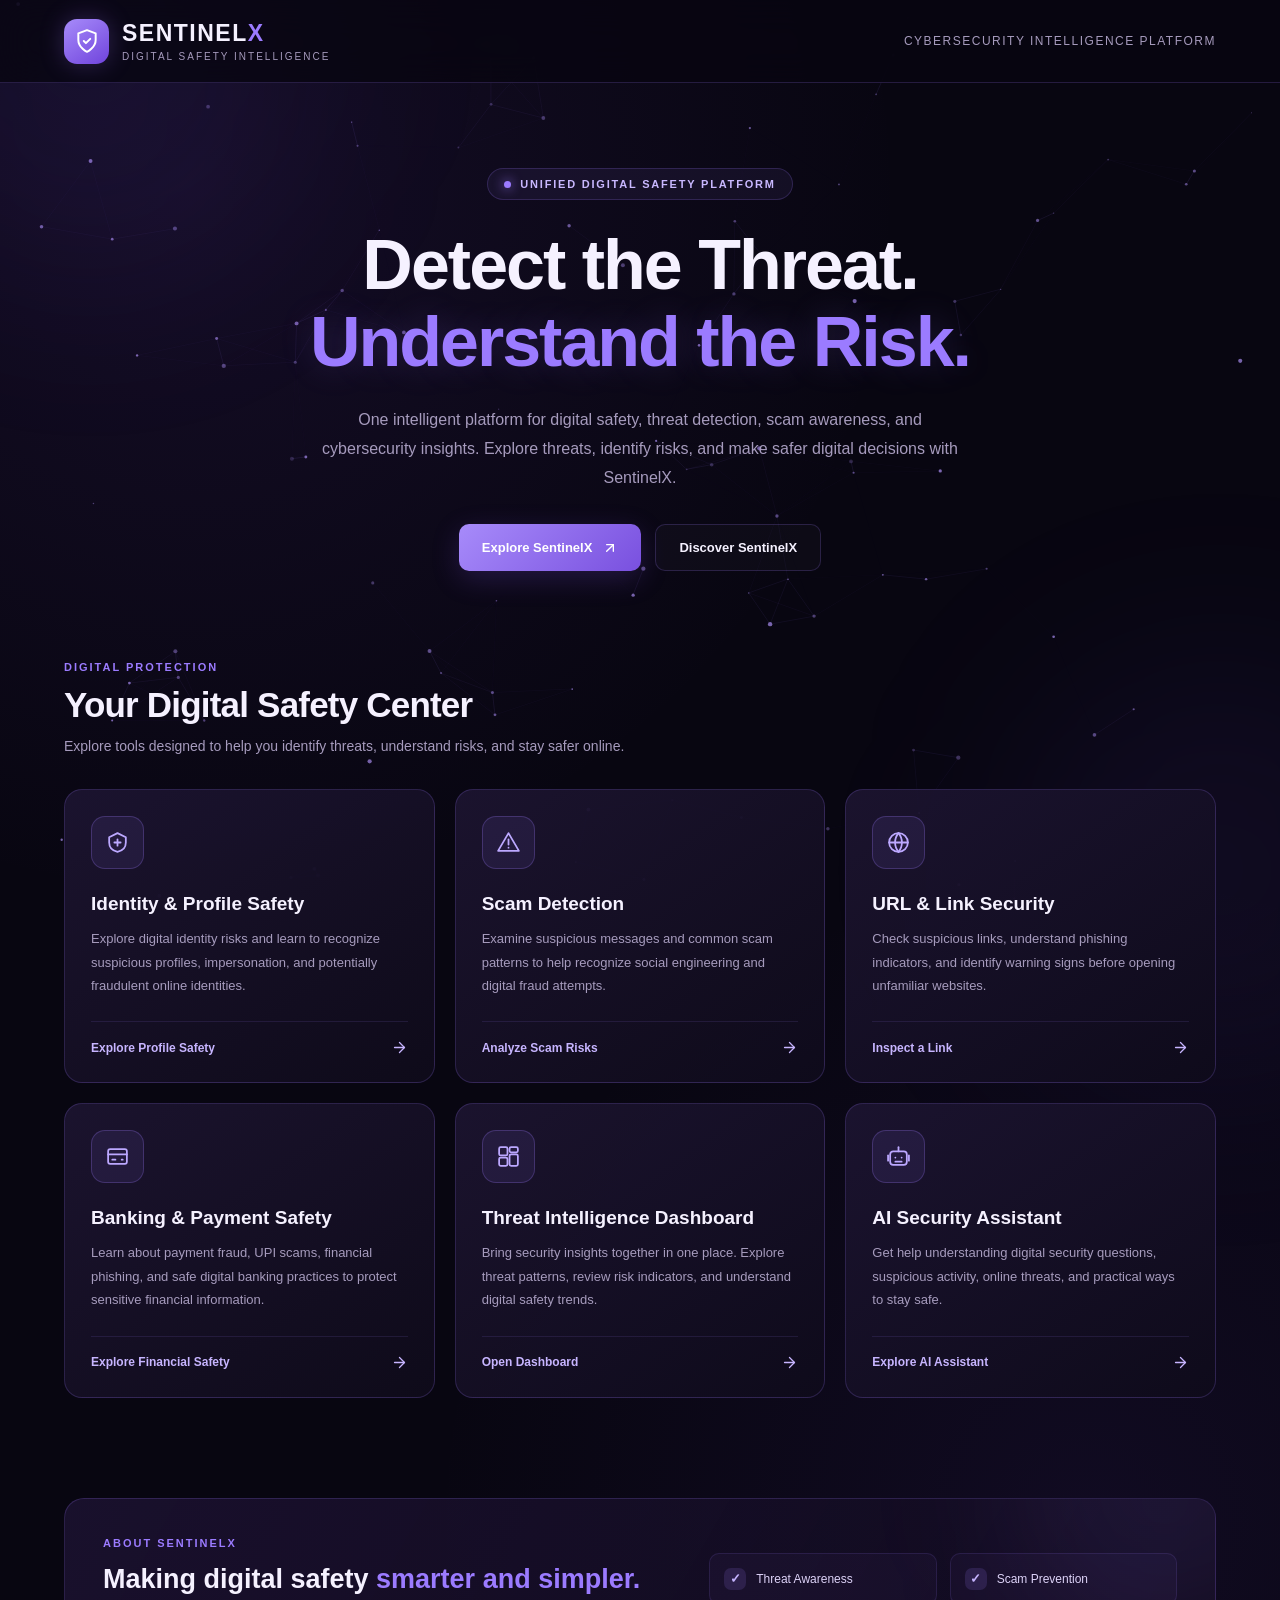
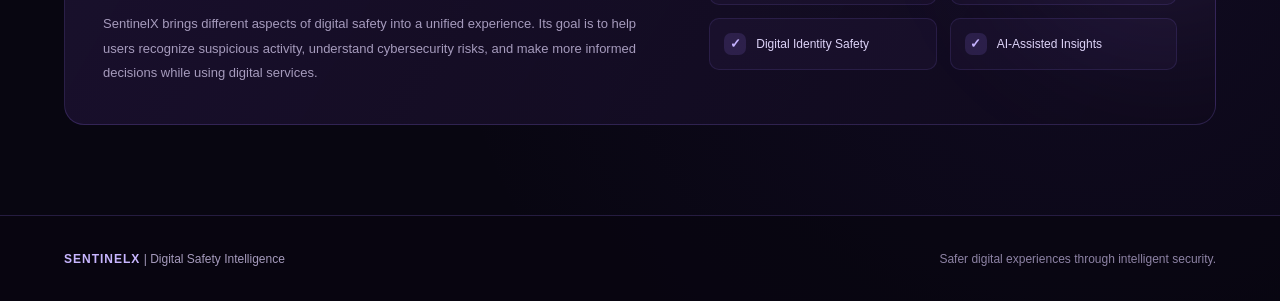
==== index.html @ e31f0683 "Initial SentinelX project" ====
<!DOCTYPE html>
<html lang="en">
<head>
    <meta charset="UTF-8">
    <meta name="viewport" content="width=device-width, initial-scale=1.0">
    <meta name="theme-color" content="#080611">

    <title>SentinelX | Digital Safety Intelligence</title>

    <meta name="description" content="SentinelX brings digital safety, cybersecurity awareness, scam detection, and threat intelligence together in one platform.">

    <style>
        :root {
            --bg: #080611;
            --bg-secondary: #100b1d;
            --card-bg: rgba(22, 15, 39, 0.88);

            --accent: #9b7bff;
            --accent-hover: #b19aff;
            --accent-glow: rgba(155, 123, 255, 0.25);

            --text: #f5f1ff;
            --text-muted: #a69bbd;
            --border: rgba(155, 123, 255, 0.2);

            --radius: 18px;
            --transition: 0.3s ease;
        }

        * {
            margin: 0;
            padding: 0;
            box-sizing: border-box;
        }

        html {
            scroll-behavior: smooth;
        }

        body {
            min-height: 100vh;
            font-family: "Segoe UI", Arial, sans-serif;
            background:
                radial-gradient(
                    circle at 15% 10%,
                    rgba(111, 64, 190, 0.12),
                    transparent 35%
                ),
                radial-gradient(
                    circle at 85% 80%,
                    rgba(93, 53, 180, 0.10),
                    transparent 35%
                ),
                var(--bg);
            color: var(--text);
            overflow-x: hidden;
        }

        a {
            color: inherit;
            text-decoration: none;
        }

        button {
            font: inherit;
        }

        .container {
            width: min(1180px, 90%);
            margin: 0 auto;
        }

        /* Animated background */

        #particleCanvas {
            position: fixed;
            inset: 0;
            width: 100%;
            height: 100%;
            z-index: 0;
            pointer-events: none;
        }

        .background-glow {
            position: fixed;
            width: 420px;
            height: 420px;
            border-radius: 50%;
            background: rgba(119, 74, 222, 0.08);
            filter: blur(100px);
            pointer-events: none;
            z-index: 0;
            animation: glowMove 12s ease-in-out infinite alternate;
        }

        .glow-one {
            top: -150px;
            left: -120px;
        }

        .glow-two {
            right: -150px;
            bottom: -180px;
            animation-delay: -5s;
        }

        @keyframes glowMove {
            from {
                transform: translate(0, 0) scale(1);
            }

            to {
                transform: translate(80px, 50px) scale(1.2);
            }
        }

        .page-content {
            position: relative;
            z-index: 1;
        }

        /* Header */

        header {
            width: 100%;
            border-bottom: 1px solid var(--border);
            background: rgba(8, 6, 17, 0.8);
            backdrop-filter: blur(18px);
            position: sticky;
            top: 0;
            z-index: 100;
        }

        .navbar {
            min-height: 82px;
            display: flex;
            align-items: center;
            justify-content: space-between;
            gap: 20px;
        }

        .brand {
            display: flex;
            align-items: center;
            gap: 13px;
        }

        .brand-icon {
            width: 45px;
            height: 45px;
            display: flex;
            align-items: center;
            justify-content: center;
            border-radius: 13px;
            background: linear-gradient(145deg, #a78bfa, #7044dc);
            color: white;
            box-shadow: 0 0 25px rgba(155, 123, 255, 0.25);
        }

        .brand-icon svg {
            width: 26px;
            height: 26px;
        }

        .brand-name {
            font-size: 23px;
            font-weight: 800;
            letter-spacing: 1.5px;
        }

        .brand-name span {
            color: var(--accent);
        }

        .brand-subtitle {
            margin-top: 4px;
            color: var(--text-muted);
            font-size: 10px;
            letter-spacing: 2px;
            text-transform: uppercase;
        }

        .nav-label {
            color: var(--text-muted);
            font-size: 12px;
            letter-spacing: 1.5px;
            text-transform: uppercase;
        }

        /* Hero section */

        .hero {
            min-height: 410px;
            display: flex;
            flex-direction: column;
            align-items: center;
            justify-content: center;
            text-align: center;
            padding: 85px 0 65px;
        }

        .hero-badge {
            display: inline-flex;
            align-items: center;
            gap: 9px;
            padding: 9px 16px;
            border: 1px solid var(--border);
            border-radius: 50px;
            background: rgba(155, 123, 255, 0.07);
            color: #c9b8ff;
            font-size: 11px;
            font-weight: 600;
            letter-spacing: 1.8px;
            text-transform: uppercase;
            margin-bottom: 27px;
        }

        .badge-dot {
            width: 7px;
            height: 7px;
            background: var(--accent);
            border-radius: 50%;
            box-shadow: 0 0 12px var(--accent);
            animation: pulse 2s infinite;
        }

        @keyframes pulse {
            0%, 100% {
                opacity: 1;
                transform: scale(1);
            }

            50% {
                opacity: 0.5;
                transform: scale(0.8);
            }
        }

        .hero h1 {
            max-width: 900px;
            font-size: clamp(38px, 6vw, 70px);
            line-height: 1.1;
            font-weight: 800;
            letter-spacing: -2px;
        }

        .hero h1 span {
            display: block;
            color: var(--accent);
            text-shadow: 0 0 35px rgba(155, 123, 255, 0.2);
        }

        .hero-description {
            max-width: 650px;
            margin-top: 25px;
            color: var(--text-muted);
            font-size: 16px;
            line-height: 1.8;
        }

        .hero-buttons {
            display: flex;
            align-items: center;
            justify-content: center;
            flex-wrap: wrap;
            gap: 14px;
            margin-top: 32px;
        }

        .button {
            display: inline-flex;
            align-items: center;
            justify-content: center;
            gap: 10px;
            min-height: 47px;
            padding: 0 23px;
            border-radius: 10px;
            font-size: 13px;
            font-weight: 700;
            transition:
                transform var(--transition),
                background var(--transition),
                box-shadow var(--transition);
        }

        .button-primary {
            color: #ffffff;
            background: linear-gradient(135deg, #a78bfa, #7950df);
            box-shadow: 0 8px 28px rgba(123, 78, 222, 0.22);
        }

        .button-primary:hover {
            transform: translateY(-3px);
            box-shadow: 0 12px 35px rgba(123, 78, 222, 0.35);
        }

        .button-secondary {
            color: var(--text);
            border: 1px solid var(--border);
            background: rgba(255, 255, 255, 0.025);
        }

        .button-secondary:hover {
            background: rgba(155, 123, 255, 0.1);
            border-color: var(--accent);
        }

        .button svg {
            width: 16px;
            height: 16px;
        }

        /* Security tools section */

        .tools-section {
            padding: 25px 0 100px;
        }

        .section-heading {
            display: flex;
            align-items: flex-end;
            justify-content: space-between;
            gap: 20px;
            margin-bottom: 30px;
        }

        .section-eyebrow {
            color: var(--accent);
            font-size: 11px;
            font-weight: 700;
            letter-spacing: 2px;
            text-transform: uppercase;
            margin-bottom: 12px;
        }

        .section-heading h2 {
            font-size: clamp(25px, 4vw, 35px);
            font-weight: 750;
            letter-spacing: -0.8px;
        }

        .section-description {
            margin-top: 10px;
            color: var(--text-muted);
            font-size: 14px;
            line-height: 1.7;
        }

        /* Feature cards */

        .tools-grid {
            display: grid;
            grid-template-columns: repeat(3, minmax(0, 1fr));
            gap: 20px;
        }

        .tool-card {
            position: relative;
            overflow: hidden;
            min-height: 270px;
            display: flex;
            flex-direction: column;
            padding: 26px;
            border: 1px solid var(--border);
            border-radius: var(--radius);
            background: linear-gradient(
                145deg,
                rgba(28, 20, 48, 0.95),
                rgba(15, 11, 27, 0.95)
            );
            transition:
                transform var(--transition),
                border-color var(--transition),
                box-shadow var(--transition);
        }

        .tool-card::before {
            content: "";
            position: absolute;
            top: -100px;
            right: -100px;
            width: 200px;
            height: 200px;
            border-radius: 50%;
            background: var(--accent-glow);
            filter: blur(65px);
            opacity: 0;
            transition: opacity var(--transition);
            pointer-events: none;
        }

        .tool-card:hover {
            transform: translateY(-7px);
            border-color: rgba(155, 123, 255, 0.65);
            box-shadow:
                0 18px 45px rgba(0, 0, 0, 0.25),
                0 0 25px rgba(155, 123, 255, 0.07);
        }

        .tool-card:hover::before {
            opacity: 1;
        }

        .card-top {
            display: flex;
            align-items: flex-start;
            justify-content: space-between;
            gap: 15px;
            margin-bottom: 24px;
        }

        .tool-icon {
            width: 53px;
            height: 53px;
            display: flex;
            align-items: center;
            justify-content: center;
            border: 1px solid rgba(155, 123, 255, 0.25);
            border-radius: 14px;
            background: rgba(155, 123, 255, 0.09);
            color: #bca8ff;
            transition:
                background var(--transition),
                transform var(--transition);
        }

        .tool-card:hover .tool-icon {
            transform: scale(1.06);
            background: rgba(155, 123, 255, 0.17);
        }

        .tool-icon svg {
            width: 25px;
            height: 25px;
        }

        .tool-card h3 {
            position: relative;
            font-size: 19px;
            font-weight: 700;
            margin-bottom: 12px;
        }

        .tool-card p {
            position: relative;
            color: var(--text-muted);
            font-size: 13px;
            line-height: 1.8;
            margin-bottom: 24px;
        }

        .card-link {
            display: flex;
            align-items: center;
            justify-content: space-between;
            gap: 10px;
            margin-top: auto;
            padding-top: 17px;
            border-top: 1px solid rgba(155, 123, 255, 0.12);
            color: #c7b5ff;
            font-size: 12px;
            font-weight: 700;
            transition: color var(--transition);
        }

        .card-link svg {
            width: 17px;
            height: 17px;
            transition: transform var(--transition);
        }

        .tool-card:hover .card-link {
            color: #e0d5ff;
        }

        .tool-card:hover .card-link svg {
            transform: translateX(5px);
        }

        /* About section */

        .about-section {
            padding: 0 0 90px;
        }

        .about-panel {
            position: relative;
            overflow: hidden;
            padding: 38px;
            border: 1px solid var(--border);
            border-radius: 20px;
            background: linear-gradient(
                120deg,
                rgba(35, 22, 60, 0.65),
                rgba(15, 10, 27, 0.85)
            );
        }

        .about-panel::after {
            content: "";
            position: absolute;
            right: -100px;
            top: -160px;
            width: 300px;
            height: 300px;
            border-radius: 50%;
            background: rgba(155, 123, 255, 0.1);
            filter: blur(75px);
            pointer-events: none;
        }

        .about-content {
            position: relative;
            z-index: 1;
            display: grid;
            grid-template-columns: 1.2fr 1fr;
            align-items: center;
            gap: 45px;
        }

        .about-text h2 {
            font-size: 27px;
            line-height: 1.35;
            margin-bottom: 15px;
        }

        .about-text h2 span {
            color: var(--accent);
        }

        .about-text p {
            max-width: 540px;
            color: var(--text-muted);
            font-size: 13px;
            line-height: 1.9;
        }

        .features-list {
            display: grid;
            grid-template-columns: repeat(2, minmax(0, 1fr));
            gap: 13px;
        }

        .feature-item {
            display: flex;
            align-items: center;
            gap: 10px;
            padding: 14px;
            border: 1px solid rgba(155, 123, 255, 0.13);
            border-radius: 10px;
            background: rgba(155, 123, 255, 0.045);
            color: #ddd3f8;
            font-size: 12px;
        }

        .feature-check {
            width: 22px;
            height: 22px;
            flex-shrink: 0;
            display: flex;
            align-items: center;
            justify-content: center;
            border-radius: 7px;
            background: rgba(155, 123, 255, 0.15);
            color: #c6b4ff;
            font-size: 13px;
            font-weight: 800;
        }

        /* Footer */

        footer {
            border-top: 1px solid var(--border);
            background: rgba(8, 6, 17, 0.75);
        }

        .footer-content {
            min-height: 85px;
            display: flex;
            align-items: center;
            justify-content: space-between;
            flex-wrap: wrap;
            gap: 15px;
            color: var(--text-muted);
            font-size: 12px;
        }

        .footer-brand {
            color: #c8b6ff;
            font-weight: 800;
            letter-spacing: 1px;
        }

        .footer-note {
            color: #8e83a5;
        }

        /* Entrance animations */

        .fade-in {
            opacity: 0;
            transform: translateY(20px);
            animation: fadeIn 0.7s ease forwards;
        }

        .delay-one {
            animation-delay: 0.1s;
        }

        .delay-two {
            animation-delay: 0.2s;
        }

        .delay-three {
            animation-delay: 0.3s;
        }

        @keyframes fadeIn {
            to {
                opacity: 1;
                transform: translateY(0);
            }
        }

        /* Responsive layout */

        @media (max-width: 900px) {
            .tools-grid {
                grid-template-columns: repeat(2, minmax(0, 1fr));
            }

            .about-content {
                grid-template-columns: 1fr;
                gap: 30px;
            }

            .hero {
                min-height: 370px;
            }
        }

        @media (max-width: 600px) {
            .container {
                width: 91%;
            }

            .navbar {
                min-height: 72px;
            }

            .brand-icon {
                width: 40px;
                height: 40px;
            }

            .brand-name {
                font-size: 20px;
            }

            .brand-subtitle {
                font-size: 8px;
                letter-spacing: 1.4px;
            }

            .nav-label {
                display: none;
            }

            .hero {
                min-height: 360px;
                padding: 70px 0 50px;
            }

            .hero h1 {
                letter-spacing: -1.3px;
            }

            .hero-description {
                font-size: 14px;
            }

            .hero-buttons {
                width: 100%;
            }

            .button {
                padding: 0 17px;
                font-size: 12px;
            }

            .section-heading {
                align-items: flex-start;
                flex-direction: column;
            }

            .tools-grid {
                grid-template-columns: 1fr;
                gap: 16px;
            }

            .tool-card {
                min-height: 245px;
                padding: 23px;
            }

            .about-panel {
                padding: 25px 20px;
            }

            .about-text h2 {
                font-size: 24px;
            }

            .features-list {
                grid-template-columns: 1fr;
            }

            .footer-content {
                padding: 22px 0;
                align-items: flex-start;
                flex-direction: column;
            }
        }

        @media (prefers-reduced-motion: reduce) {
            *,
            *::before,
            *::after {
                animation-duration: 0.01ms !important;
                animation-iteration-count: 1 !important;
                scroll-behavior: auto !important;
                transition-duration: 0.01ms !important;
            }
        }
    </style>
</head>

<body>

    <canvas id="particleCanvas" aria-hidden="true"></canvas>

    <div class="background-glow glow-one"></div>
    <div class="background-glow glow-two"></div>

    <div class="page-content">

        <!-- Header -->

        <header>
            <div class="container navbar">

                <a href="index.html" class="brand" aria-label="SentinelX home">

                    <div class="brand-icon">
                        <svg viewBox="0 0 24 24"
                             fill="none"
                             stroke="currentColor"
                             stroke-width="1.8"
                             stroke-linecap="round"
                             stroke-linejoin="round"
                             aria-hidden="true">
                            <path d="M12 22s8-4 8-11V5l-8-3-8 3v6c0 7 8 11 8 11z"></path>
                            <path d="m9 12 2 2 4-4"></path>
                        </svg>
                    </div>

                    <div>
                        <div class="brand-name">SENTINEL<span>X</span></div>
                        <div class="brand-subtitle">Digital Safety Intelligence</div>
                    </div>

                </a>

                <div class="nav-label">
                    Cybersecurity Intelligence Platform
                </div>

            </div>
        </header>


        <main>

            <!-- Hero -->

            <section class="container hero">

                <div class="hero-badge fade-in">
                    <span class="badge-dot"></span>
                    Unified Digital Safety Platform
                </div>

                <h1 class="fade-in delay-one">
                    Detect the Threat.
                    <span>Understand the Risk.</span>
                </h1>

                <p class="hero-description fade-in delay-two">
                    One intelligent platform for digital safety, threat
                    detection, scam awareness, and cybersecurity insights.
                    Explore threats, identify risks, and make safer
                    digital decisions with SentinelX.
                </p>

                <div class="hero-buttons fade-in delay-three">

                    <a href="#security-tools" class="button button-primary">
                        Explore SentinelX

                        <svg viewBox="0 0 24 24"
                             fill="none"
                             stroke="currentColor"
                             stroke-width="2"
                             stroke-linecap="round"
                             stroke-linejoin="round"
                             aria-hidden="true">
                            <path d="M7 17 17 7"></path>
                            <path d="M7 7h10v10"></path>
                        </svg>
                    </a>

                    <a href="#about" class="button button-secondary">
                        Discover SentinelX
                    </a>

                </div>

            </section>


            <!-- Security tools -->

            <section class="container tools-section" id="security-tools">

                <div class="section-heading">

                    <div>
                        <div class="section-eyebrow">Digital Protection</div>

                        <h2>Your Digital Safety Center</h2>

                        <p class="section-description">
                            Explore tools designed to help you identify
                            threats, understand risks, and stay safer online.
                        </p>
                    </div>

                </div>


                <div class="tools-grid">

                    <!-- Identity and profile safety -->

                    <a href="fake.html" class="tool-card">

                        <div class="card-top">
                            <div class="tool-icon">
                                <svg viewBox="0 0 24 24"
                                     fill="none"
                                     stroke="currentColor"
                                     stroke-width="1.7"
                                     stroke-linecap="round"
                                     stroke-linejoin="round"
                                     aria-hidden="true">
                                    <path d="M12 3 20 7v5c0 5-3.5 8-8 9-4.5-1-8-4-8-9V7l8-4z"></path>
                                    <path d="M9 12h6"></path>
                                    <path d="M12 9v6"></path>
                                </svg>
                            </div>
                        </div>

                        <h3>Identity & Profile Safety</h3>

                        <p>
                            Explore digital identity risks and learn to
                            recognize suspicious profiles, impersonation,
                            and potentially fraudulent online identities.
                        </p>

                        <div class="card-link">
                            <span>Explore Profile Safety</span>
                            <svg viewBox="0 0 24 24"
                                 fill="none"
                                 stroke="currentColor"
                                 stroke-width="1.8"
                                 stroke-linecap="round"
                                 stroke-linejoin="round"
                                 aria-hidden="true">
                                <path d="M5 12h14"></path>
                                <path d="m12 5 7 7-7 7"></path>
                            </svg>
                        </div>

                    </a>


                    <!-- Scam detection -->

                    <a href="scam.html" class="tool-card">

                        <div class="card-top">
                            <div class="tool-icon">
                                <svg viewBox="0 0 24 24"
                                     fill="none"
                                     stroke="currentColor"
                                     stroke-width="1.7"
                                     stroke-linecap="round"
                                     stroke-linejoin="round"
                                     aria-hidden="true">
                                    <path d="M12 3 22 20H2L12 3z"></path>
                                    <path d="M12 9v5"></path>
                                    <path d="M12 17h.01"></path>
                                </svg>
                            </div>
                        </div>

                        <h3>Scam Detection</h3>

                        <p>
                            Examine suspicious messages and common scam
                            patterns to help recognize social engineering
                            and digital fraud attempts.
                        </p>

                        <div class="card-link">
                            <span>Analyze Scam Risks</span>
                            <svg viewBox="0 0 24 24"
                                 fill="none"
                                 stroke="currentColor"
                                 stroke-width="1.8"
                                 stroke-linecap="round"
                                 stroke-linejoin="round"
                                 aria-hidden="true">
                                <path d="M5 12h14"></path>
                                <path d="m12 5 7 7-7 7"></path>
                            </svg>
                        </div>

                    </a>


                    <!-- URL security -->

                    <a href="URL.html" class="tool-card">

                        <div class="card-top">
                            <div class="tool-icon">
                                <svg viewBox="0 0 24 24"
                                     fill="none"
                                     stroke="currentColor"
                                     stroke-width="1.7"
                                     stroke-linecap="round"
                                     stroke-linejoin="round"
                                     aria-hidden="true">
                                    <circle cx="12" cy="12" r="9"></circle>
                                    <path d="M3 12h18"></path>
                                    <path d="M12 3a14 14 0 0 1 0 18"></path>
                                    <path d="M12 3a14 14 0 0 0 0 18"></path>
                                </svg>
                            </div>
                        </div>

                        <h3>URL & Link Security</h3>

                        <p>
                            Check suspicious links, understand phishing
                            indicators, and identify warning signs before
                            opening unfamiliar websites.
                        </p>

                        <div class="card-link">
                            <span>Inspect a Link</span>
                            <svg viewBox="0 0 24 24"
                                 fill="none"
                                 stroke="currentColor"
                                 stroke-width="1.8"
                                 stroke-linecap="round"
                                 stroke-linejoin="round"
                                 aria-hidden="true">
                                <path d="M5 12h14"></path>
                                <path d="m12 5 7 7-7 7"></path>
                            </svg>
                        </div>

                    </a>


                    <!-- Banking safety -->

                    <a href="banking.html" class="tool-card">

                        <div class="card-top">
                            <div class="tool-icon">
                                <svg viewBox="0 0 24 24"
                                     fill="none"
                                     stroke="currentColor"
                                     stroke-width="1.7"
                                     stroke-linecap="round"
                                     stroke-linejoin="round"
                                     aria-hidden="true">
                                    <rect x="3" y="5" width="18" height="14" rx="2"></rect>
                                    <path d="M3 10h18"></path>
                                    <path d="M7 15h3"></path>
                                    <path d="M16 15h1"></path>
                                </svg>
                            </div>
                        </div>

                        <h3>Banking & Payment Safety</h3>

                        <p>
                            Learn about payment fraud, UPI scams, financial
                            phishing, and safe digital banking practices
                            to protect sensitive financial information.
                        </p>

                        <div class="card-link">
                            <span>Explore Financial Safety</span>
                            <svg viewBox="0 0 24 24"
                                 fill="none"
                                 stroke="currentColor"
                                 stroke-width="1.8"
                                 stroke-linecap="round"
                                 stroke-linejoin="round"
                                 aria-hidden="true">
                                <path d="M5 12h14"></path>
                                <path d="m12 5 7 7-7 7"></path>
                            </svg>
                        </div>

                    </a>


                    <!-- Threat intelligence dashboard -->

                    <a href="dashboard.html" class="tool-card">

                        <div class="card-top">
                            <div class="tool-icon">
                                <svg viewBox="0 0 24 24"
                                     fill="none"
                                     stroke="currentColor"
                                     stroke-width="1.7"
                                     stroke-linecap="round"
                                     stroke-linejoin="round"
                                     aria-hidden="true">
                                    <rect x="3" y="3" width="8" height="8" rx="1.5"></rect>
                                    <rect x="13" y="3" width="8" height="5" rx="1.5"></rect>
                                    <rect x="13" y="10" width="8" height="11" rx="1.5"></rect>
                                    <rect x="3" y="13" width="8" height="8" rx="1.5"></rect>
                                </svg>
                            </div>
                        </div>

                        <h3>Threat Intelligence Dashboard</h3>

                        <p>
                            Bring security insights together in one place.
                            Explore threat patterns, review risk indicators,
                            and understand digital safety trends.
                        </p>

                        <div class="card-link">
                            <span>Open Dashboard</span>
                            <svg viewBox="0 0 24 24"
                                 fill="none"
                                 stroke="currentColor"
                                 stroke-width="1.8"
                                 stroke-linecap="round"
                                 stroke-linejoin="round"
                                 aria-hidden="true">
                                <path d="M5 12h14"></path>
                                <path d="m12 5 7 7-7 7"></path>
                            </svg>
                        </div>

                    </a>


                    <!-- AI security assistant -->

                    <a href="ai.html" class="tool-card">

                        <div class="card-top">
                            <div class="tool-icon">
                                <svg viewBox="0 0 24 24"
                                     fill="none"
                                     stroke="currentColor"
                                     stroke-width="1.7"
                                     stroke-linecap="round"
                                     stroke-linejoin="round"
                                     aria-hidden="true">
                                    <rect x="4" y="7" width="16" height="13" rx="3"></rect>
                                    <path d="M12 3v4"></path>
                                    <path d="M9 13h.01"></path>
                                    <path d="M15 13h.01"></path>
                                    <path d="M9 17h6"></path>
                                    <path d="M2 11v5"></path>
                                    <path d="M22 11v5"></path>
                                </svg>
                            </div>
                        </div>

                        <h3>AI Security Assistant</h3>

                        <p>
                            Get help understanding digital security questions,
                            suspicious activity, online threats, and
                            practical ways to stay safe.
                        </p>

                        <div class="card-link">
                            <span>Explore AI Assistant</span>
                            <svg viewBox="0 0 24 24"
                                 fill="none"
                                 stroke="currentColor"
                                 stroke-width="1.8"
                                 stroke-linecap="round"
                                 stroke-linejoin="round"
                                 aria-hidden="true">
                                <path d="M5 12h14"></path>
                                <path d="m12 5 7 7-7 7"></path>
                            </svg>
                        </div>

                    </a>

                </div>

            </section>


            <!-- About SentinelX -->

            <section class="container about-section" id="about">

                <div class="about-panel">

                    <div class="about-content">

                        <div class="about-text">

                            <div class="section-eyebrow">
                                About SentinelX
                            </div>

                            <h2>
                                Making digital safety
                                <span>smarter and simpler.</span>
                            </h2>

                            <p>
                                SentinelX brings different aspects of digital
                                safety into a unified experience. Its goal is
                                to help users recognize suspicious activity,
                                understand cybersecurity risks, and make more
                                informed decisions while using digital
                                services.
                            </p>

                        </div>

                        <div class="features-list">

                            <div class="feature-item">
                                <span class="feature-check">✓</span>
                                <span>Threat Awareness</span>
                            </div>

                            <div class="feature-item">
                                <span class="feature-check">✓</span>
                                <span>Scam Prevention</span>
                            </div>

                            <div class="feature-item">
                                <span class="feature-check">✓</span>
                                <span>Digital Identity Safety</span>
                            </div>

                            <div class="feature-item">
                                <span class="feature-check">✓</span>
                                <span>AI-Assisted Insights</span>
                            </div>

                        </div>

                    </div>

                </div>

            </section>

        </main>


        <!-- Footer -->

        <footer>

            <div class="container footer-content">

                <div>
                    <span class="footer-brand">SENTINELX</span>
                    <span> | Digital Safety Intelligence</span>
                </div>

                <div class="footer-note">
                    Safer digital experiences through intelligent security.
                </div>

            </div>

        </footer>

    </div>


    <!-- Animated violet particle background -->

    <script>
        const canvas = document.getElementById("particleCanvas");
        const ctx = canvas.getContext("2d");

        let particles = [];
        let width = window.innerWidth;
        let height = window.innerHeight;

        const mouse = {
            x: null,
            y: null,
            radius: 120
        };

        const reducedMotion = window.matchMedia(
            "(prefers-reduced-motion: reduce)"
        ).matches;

        function resizeCanvas() {
            width = window.innerWidth;
            height = window.innerHeight;

            const pixelRatio = Math.min(
                window.devicePixelRatio || 1,
                2
            );

            canvas.width = width * pixelRatio;
            canvas.height = height * pixelRatio;

            canvas.style.width = width + "px";
            canvas.style.height = height + "px";

            ctx.setTransform(
                pixelRatio,
                0,
                0,
                pixelRatio,
                0,
                0
            );

            createParticles();
        }

        function createParticles() {
            particles = [];

            const particleCount = Math.min(
                Math.floor((width * height) / 11500),
                110
            );

            for (let i = 0; i < particleCount; i++) {
                particles.push({
                    x: Math.random() * width,
                    y: Math.random() * height,
                    radius: Math.random() * 1.7 + 0.5,
                    vx: (Math.random() - 0.5) * 0.35,
                    vy: (Math.random() - 0.5) * 0.35,
                    alpha: Math.random() * 0.5 + 0.2
                });
            }
        }

        function drawParticles() {
            ctx.clearRect(0, 0, width, height);

            for (let i = 0; i < particles.length; i++) {
                const particle = particles[i];

                if (!reducedMotion) {
                    particle.x += particle.vx;
                    particle.y += particle.vy;

                    if (particle.x < 0 || particle.x > width) {
                        particle.vx *= -1;
                    }

                    if (particle.y < 0 || particle.y > height) {
                        particle.vy *= -1;
                    }
                }

                /* Draw violet particles */

                ctx.beginPath();

                ctx.arc(
                    particle.x,
                    particle.y,
                    particle.radius,
                    0,
                    Math.PI * 2
                );

                ctx.fillStyle =
                    `rgba(180, 150, 255, ${particle.alpha})`;

                ctx.fill();

                /* Connect nearby particles */

                for (let j = i + 1; j < particles.length; j++) {
                    const other = particles[j];

                    const dx = particle.x - other.x;
                    const dy = particle.y - other.y;

                    const distance = Math.sqrt(
                        dx * dx + dy * dy
                    );

                    if (distance < 115) {
                        const opacity =
                            (1 - distance / 115) * 0.16;

                        ctx.beginPath();
                        ctx.moveTo(particle.x, particle.y);
                        ctx.lineTo(other.x, other.y);

                        ctx.strokeStyle =
                            `rgba(155, 123, 255, ${opacity})`;

                        ctx.lineWidth = 0.7;
                        ctx.stroke();
                    }
                }

                /* Connect particles to the cursor */

                if (mouse.x !== null && mouse.y !== null) {
                    const dx = particle.x - mouse.x;
                    const dy = particle.y - mouse.y;

                    const distance = Math.sqrt(
                        dx * dx + dy * dy
                    );

                    if (distance < mouse.radius) {
                        const opacity =
                            (1 - distance / mouse.radius) * 0.3;

                        ctx.beginPath();
                        ctx.moveTo(particle.x, particle.y);
                        ctx.lineTo(mouse.x, mouse.y);

                        ctx.strokeStyle =
                            `rgba(190, 165, 255, ${opacity})`;

                        ctx.lineWidth = 0.8;
                        ctx.stroke();
                    }
                }
            }

            if (!reducedMotion) {
                requestAnimationFrame(drawParticles);
            }
        }

        window.addEventListener("resize", resizeCanvas);

        window.addEventListener("mousemove", function (event) {
            mouse.x = event.clientX;
            mouse.y = event.clientY;
        });

        window.addEventListener("mouseout", function (event) {
            if (!event.relatedTarget) {
                mouse.x = null;
                mouse.y = null;
            }
        });

        window.addEventListener("touchmove", function (event) {
            if (event.touches.length > 0) {
                mouse.x = event.touches[0].clientX;
                mouse.y = event.touches[0].clientY;
            }
        }, { passive: true });

        window.addEventListener("touchend", function () {
            mouse.x = null;
            mouse.y = null;
        });

        resizeCanvas();
        drawParticles();
    </script>

</body>
</html>
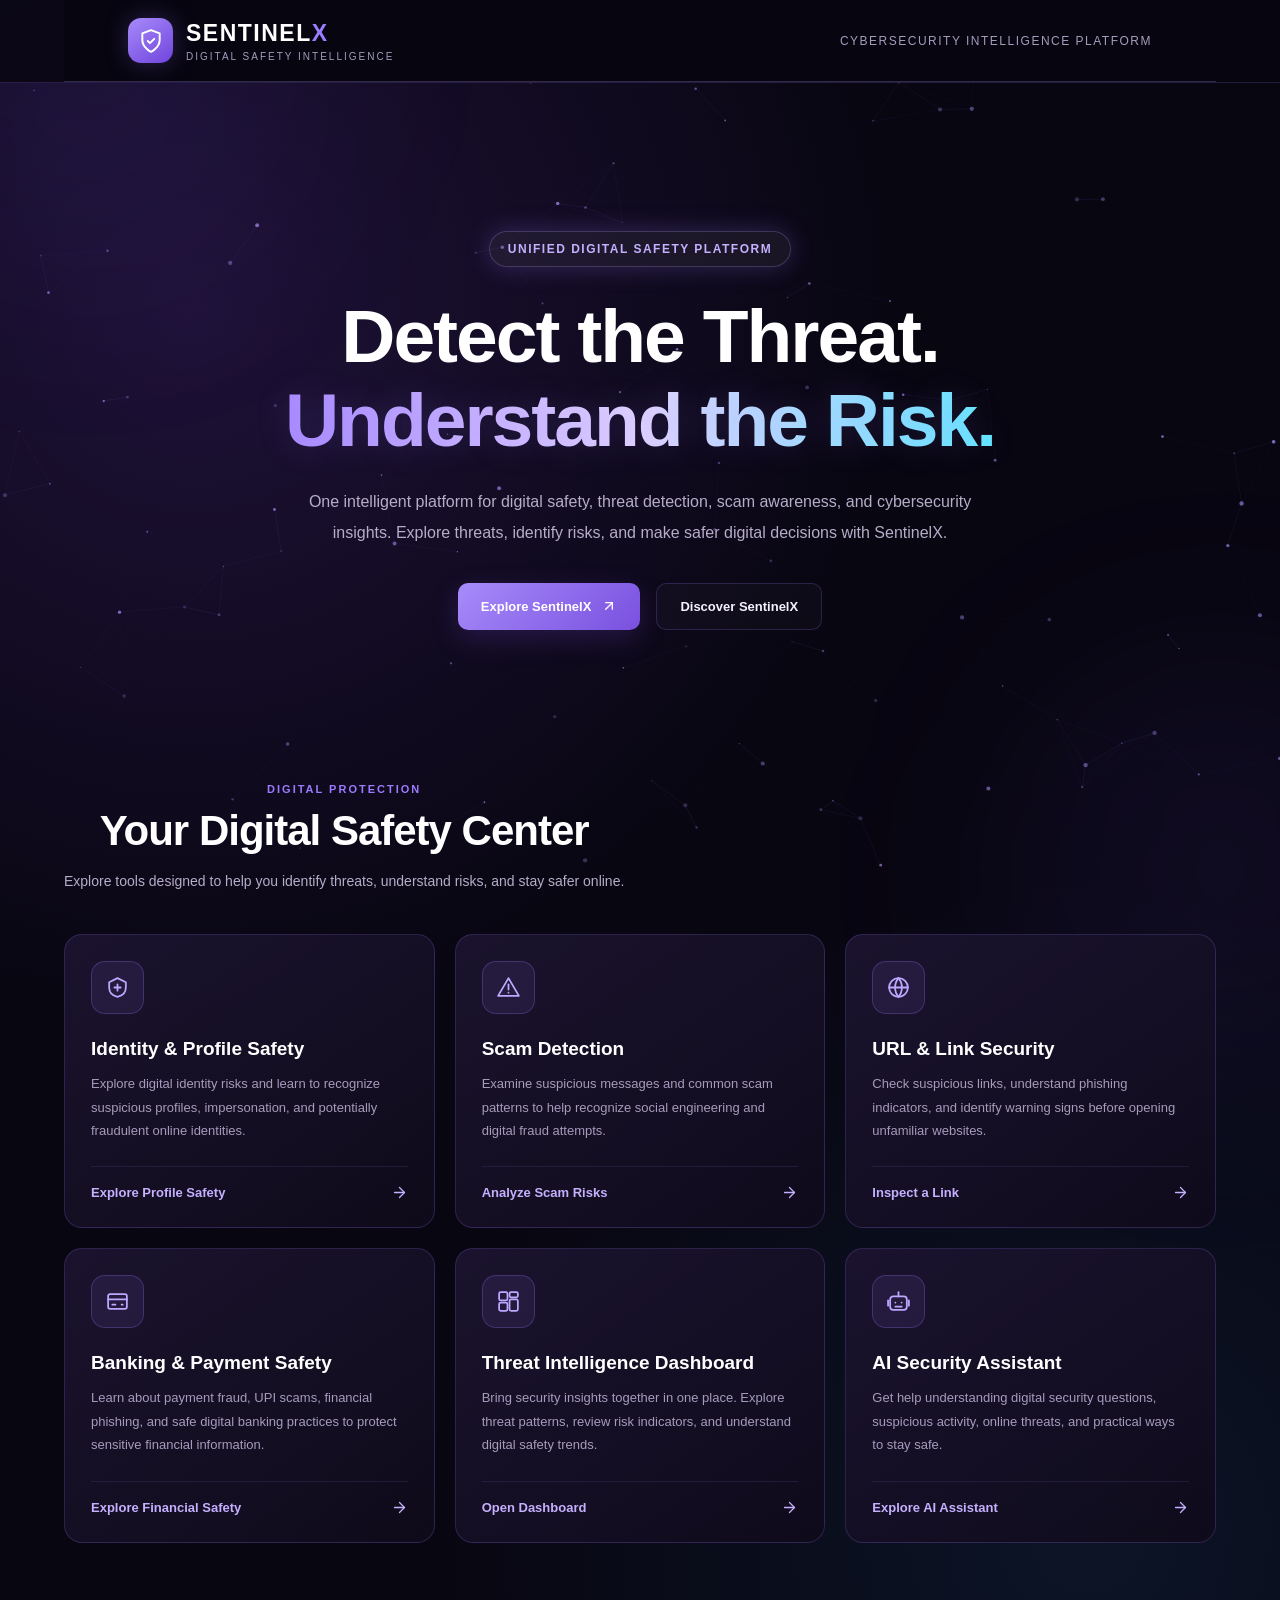
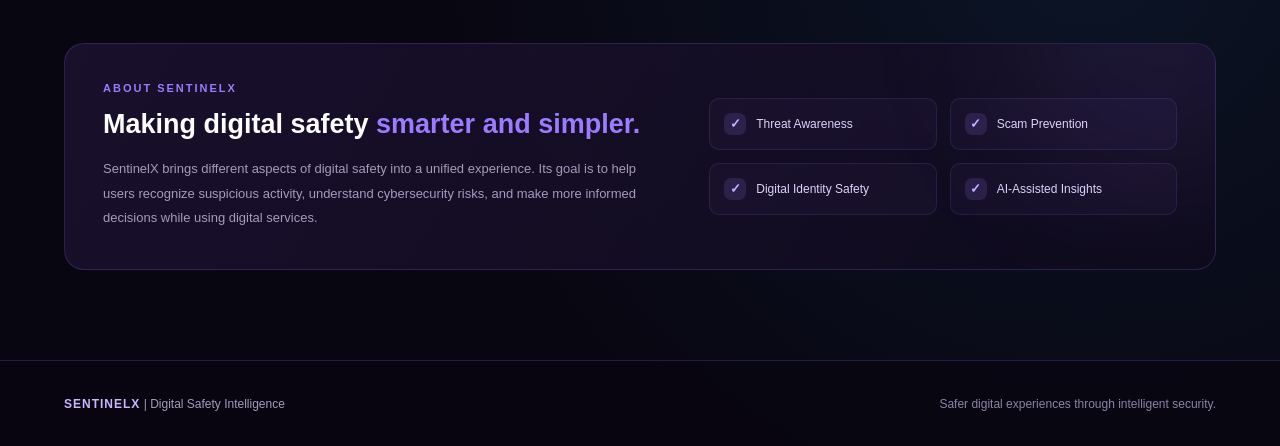
==== commit ad7d55c9: "Update SentinelX website" ====
--- a/index.html
+++ b/index.html
@@ -1409,5 +1409,7 @@
         drawParticles();
     </script>
 
+
+<link rel="stylesheet" href="style.css">
 </body>
 </html>
--- a/style.css
+++ b/style.css
@@ -0,0 +1,759 @@
+
+/* ==========================================
+   SENTINELX SOCIALSHIELD
+   Complete CSS Stylesheet
+========================================== */
+
+/* 1. Reset and variables */
+
+:root {
+    --bg: #080611;
+    --bg-light: #110b20;
+    --purple: #9b7bff;
+    --purple-light: #c4b0ff;
+    --cyan: #64e8ff;
+    --white: #ffffff;
+    --muted: #b6adc9;
+    --glass: rgba(255, 255, 255, 0.055);
+    --glass-border: rgba(190, 160, 255, 0.23);
+    --glow: rgba(155, 123, 255, 0.25);
+}
+
+* {
+    margin: 0;
+    padding: 0;
+    box-sizing: border-box;
+}
+
+html {
+    scroll-behavior: smooth;
+}
+
+body {
+    min-height: 100vh;
+    font-family: "Segoe UI", Arial, sans-serif;
+    color: var(--white);
+    background:
+        radial-gradient(
+            circle at 15% 15%,
+            rgba(104, 57, 185, 0.23),
+            transparent 35%
+        ),
+        radial-gradient(
+            circle at 85% 75%,
+            rgba(36, 117, 180, 0.13),
+            transparent 35%
+        ),
+        var(--bg);
+    overflow-x: hidden;
+}
+
+a {
+    color: inherit;
+    text-decoration: none;
+}
+
+button,
+input,
+textarea,
+select {
+    font: inherit;
+}
+
+button,
+a {
+    -webkit-tap-highlight-color: transparent;
+}
+
+button:focus-visible,
+a:focus-visible,
+input:focus-visible,
+textarea:focus-visible {
+    outline: 2px solid var(--cyan);
+    outline-offset: 4px;
+}
+
+.container {
+    width: min(1180px, 90%);
+    margin: 0 auto;
+}
+
+/* 2. Animated background */
+
+.background {
+    position: fixed;
+    inset: 0;
+    overflow: hidden;
+    pointer-events: none;
+    z-index: -1;
+}
+
+.orb {
+    position: absolute;
+    width: 320px;
+    height: 320px;
+    border-radius: 50%;
+    filter: blur(100px);
+    opacity: 0.35;
+    animation: floatOrb 12s ease-in-out infinite alternate;
+}
+
+.orb-one {
+    top: -100px;
+    left: -80px;
+    background: #7538db;
+}
+
+.orb-two {
+    right: -100px;
+    bottom: -100px;
+    background: #155eaa;
+    animation-delay: -5s;
+}
+
+@keyframes floatOrb {
+    from {
+        transform: translate(0, 0) scale(1);
+    }
+
+    to {
+        transform: translate(70px, 50px) scale(1.2);
+    }
+}
+
+/* 3. Navigation */
+
+.navbar {
+    position: sticky;
+    top: 0;
+    z-index: 100;
+    padding: 18px 5%;
+    display: flex;
+    align-items: center;
+    justify-content: space-between;
+    gap: 20px;
+    border-bottom: 1px solid var(--glass-border);
+    background: rgba(8, 6, 17, 0.9);
+    backdrop-filter: blur(20px);
+    -webkit-backdrop-filter: blur(20px);
+}
+
+.logo {
+    font-size: 25px;
+    font-weight: 800;
+    letter-spacing: 2px;
+}
+
+.logo span {
+    color: var(--purple);
+    text-shadow: 0 0 20px var(--glow);
+}
+
+.nav-links {
+    display: flex;
+    align-items: center;
+    gap: 28px;
+}
+
+.nav-links a {
+    color: var(--muted);
+    font-size: 14px;
+    transition: color 0.3s ease;
+}
+
+.nav-links a:hover {
+    color: var(--purple-light);
+}
+
+.nav-button {
+    padding: 11px 19px;
+    border: 1px solid var(--glass-border);
+    border-radius: 10px;
+    background: rgba(155, 123, 255, 0.13);
+    color: var(--white) !important;
+}
+
+/* 4. Hero section */
+
+.hero {
+    min-height: 75vh;
+    padding: 100px 0 80px;
+    display: flex;
+    flex-direction: column;
+    align-items: center;
+    justify-content: center;
+    text-align: center;
+}
+
+.hero-badge {
+    display: inline-block;
+    padding: 10px 18px;
+    margin-bottom: 27px;
+    border: 1px solid var(--glass-border);
+    border-radius: 50px;
+    background: var(--glass);
+    color: var(--purple-light);
+    font-size: 12px;
+    letter-spacing: 1.5px;
+    text-transform: uppercase;
+    box-shadow: 0 0 25px var(--glow);
+}
+
+.hero h1 {
+    max-width: 900px;
+    font-size: clamp(38px, 6vw, 75px);
+    line-height: 1.12;
+    letter-spacing: -2px;
+    font-weight: 800;
+}
+
+.hero h1 span {
+    display: block;
+    background: linear-gradient(
+        90deg,
+        #a98bff,
+        #e1d4ff,
+        #64e8ff
+    );
+    -webkit-background-clip: text;
+    background-clip: text;
+    color: transparent;
+}
+
+.hero p {
+    max-width: 680px;
+    margin-top: 25px;
+    color: var(--muted);
+    font-size: 16px;
+    line-height: 1.9;
+}
+
+.hero-buttons {
+    display: flex;
+    justify-content: center;
+    flex-wrap: wrap;
+    gap: 16px;
+    margin-top: 35px;
+}
+
+/* 5. Buttons */
+
+.btn {
+    min-height: 48px;
+    padding: 13px 24px;
+    display: inline-flex;
+    align-items: center;
+    justify-content: center;
+    gap: 10px;
+    border: 1px solid transparent;
+    border-radius: 11px;
+    cursor: pointer;
+    font-size: 14px;
+    font-weight: 700;
+    transition:
+        transform 0.3s ease,
+        box-shadow 0.3s ease,
+        background 0.3s ease;
+}
+
+.btn-primary {
+    color: var(--white);
+    background: linear-gradient(
+        135deg,
+        #a98bff,
+        #7146df
+    );
+    box-shadow: 0 8px 30px rgba(123, 78, 222, 0.3);
+}
+
+.btn-primary:hover {
+    transform: translateY(-4px);
+    box-shadow: 0 12px 40px rgba(123, 78, 222, 0.5);
+}
+
+.btn-secondary {
+    color: var(--white);
+    border-color: var(--glass-border);
+    background: var(--glass);
+    backdrop-filter: blur(12px);
+}
+
+.btn-secondary:hover {
+    background: rgba(155, 123, 255, 0.16);
+    transform: translateY(-3px);
+}
+
+/* 6. Sections */
+
+.section {
+    padding: 70px 0;
+}
+
+.section-heading {
+    margin-bottom: 40px;
+    text-align: center;
+}
+
+.section-heading .eyebrow {
+    margin-bottom: 12px;
+    color: var(--cyan);
+    font-size: 12px;
+    font-weight: 700;
+    letter-spacing: 2px;
+    text-transform: uppercase;
+}
+
+.section-heading h2 {
+    font-size: clamp(27px, 4vw, 42px);
+    letter-spacing: -1px;
+}
+
+.section-heading p {
+    max-width: 650px;
+    margin: 14px auto 0;
+    color: var(--muted);
+    font-size: 14px;
+    line-height: 1.8;
+}
+
+/* 7. Glass cards */
+
+.card-grid {
+    display: grid;
+    grid-template-columns: repeat(3, minmax(0, 1fr));
+    gap: 25px;
+    perspective: 1200px;
+}
+
+.glass-card {
+    position: relative;
+    isolation: isolate;
+    min-height: 280px;
+    padding: 28px;
+    overflow: hidden;
+    border: 1px solid var(--glass-border);
+    border-radius: 22px;
+    background: linear-gradient(
+        145deg,
+        rgba(255, 255, 255, 0.09),
+        rgba(255, 255, 255, 0.025)
+    );
+    backdrop-filter: blur(18px);
+    -webkit-backdrop-filter: blur(18px);
+    box-shadow:
+        0 15px 35px rgba(0, 0, 0, 0.25),
+        inset 0 1px 1px rgba(255, 255, 255, 0.1);
+    transform-style: preserve-3d;
+    transition:
+        transform 0.4s ease,
+        border-color 0.4s ease,
+        box-shadow 0.4s ease;
+}
+
+.glass-card::before {
+    content: "";
+    position: absolute;
+    z-index: -1;
+    top: -80px;
+    right: -80px;
+    width: 190px;
+    height: 190px;
+    border-radius: 50%;
+    background: var(--purple);
+    filter: blur(85px);
+    opacity: 0.13;
+    transition: opacity 0.4s ease;
+    pointer-events: none;
+}
+
+.glass-card::after {
+    content: "";
+    position: absolute;
+    top: 0;
+    left: -120%;
+    width: 70%;
+    height: 100%;
+    background: linear-gradient(
+        90deg,
+        transparent,
+        rgba(255, 255, 255, 0.07),
+        transparent
+    );
+    transform: skewX(-20deg);
+    transition: left 0.7s ease;
+    pointer-events: none;
+}
+
+.glass-card:hover {
+    transform: translateY(-10px) rotateX(3deg) rotateY(-2deg);
+    border-color: rgba(175, 145, 255, 0.65);
+    box-shadow:
+        0 25px 55px rgba(0, 0, 0, 0.35),
+        0 0 30px rgba(155, 123, 255, 0.12);
+}
+
+.glass-card:hover::before {
+    opacity: 0.3;
+}
+
+.glass-card:hover::after {
+    left: 150%;
+}
+
+.card-icon {
+    width: 58px;
+    height: 58px;
+    margin-bottom: 24px;
+    display: flex;
+    align-items: center;
+    justify-content: center;
+    border: 1px solid rgba(155, 123, 255, 0.3);
+    border-radius: 16px;
+    background: rgba(155, 123, 255, 0.13);
+    color: var(--purple-light);
+    font-size: 27px;
+    box-shadow: 0 0 25px rgba(155, 123, 255, 0.1);
+    transform: translateZ(25px);
+}
+
+.glass-card h3 {
+    margin-bottom: 13px;
+    font-size: 20px;
+    transform: translateZ(18px);
+}
+
+.glass-card p {
+    margin-bottom: 22px;
+    color: var(--muted);
+    font-size: 13px;
+    line-height: 1.8;
+    transform: translateZ(12px);
+}
+
+.card-link {
+    display: inline-flex;
+    align-items: center;
+    gap: 10px;
+    color: var(--purple-light);
+    font-size: 13px;
+    font-weight: 700;
+}
+
+.card-link span {
+    transition: transform 0.3s ease;
+}
+
+.card-link:hover span {
+    transform: translateX(5px);
+}
+
+/* 8. Feature tags */
+
+.tag-list {
+    display: flex;
+    flex-wrap: wrap;
+    gap: 10px;
+    margin-top: 20px;
+}
+
+.tag {
+    padding: 8px 12px;
+    border: 1px solid var(--glass-border);
+    border-radius: 30px;
+    background: rgba(155, 123, 255, 0.07);
+    color: #d5c8ff;
+    font-size: 11px;
+}
+
+/* 9. Form controls */
+
+.form-group {
+    margin-bottom: 20px;
+}
+
+.form-group label {
+    display: block;
+    margin-bottom: 9px;
+    color: #e7ddff;
+    font-size: 13px;
+    font-weight: 600;
+}
+
+.form-control {
+    width: 100%;
+    padding: 14px 16px;
+    border: 1px solid var(--glass-border);
+    border-radius: 11px;
+    outline: none;
+    background: rgba(255, 255, 255, 0.045);
+    color: var(--white);
+    transition:
+        border-color 0.3s ease,
+        box-shadow 0.3s ease;
+}
+
+.form-control::placeholder {
+    color: #81768f;
+}
+
+.form-control:focus {
+    border-color: var(--purple);
+    box-shadow: 0 0 18px var(--glow);
+}
+
+textarea.form-control {
+    min-height: 130px;
+    resize: vertical;
+}
+
+/* 10. Status messages */
+
+.status {
+    display: none;
+    margin-top: 18px;
+    padding: 14px;
+    border: 1px solid var(--glass-border);
+    border-radius: 10px;
+    background: var(--glass);
+    color: var(--muted);
+    font-size: 13px;
+    line-height: 1.7;
+}
+
+.status.show {
+    display: block;
+}
+
+.status.success {
+    border-color: rgba(82, 230, 165, 0.35);
+    color: #8ef3c1;
+}
+
+.status.warning {
+    border-color: rgba(255, 194, 92, 0.35);
+    color: #ffd48c;
+}
+
+/* 11. Dashboard statistics */
+
+.stats-grid {
+    display: grid;
+    grid-template-columns: repeat(4, minmax(0, 1fr));
+    gap: 18px;
+}
+
+.stat-card {
+    padding: 23px;
+    border: 1px solid var(--glass-border);
+    border-radius: 17px;
+    background: var(--glass);
+    backdrop-filter: blur(14px);
+}
+
+.stat-card h3 {
+    margin-bottom: 12px;
+    color: var(--muted);
+    font-size: 12px;
+    font-weight: 500;
+}
+
+.stat-card .number {
+    color: var(--purple-light);
+    font-size: 32px;
+    font-weight: 800;
+}
+
+.stat-card .caption {
+    display: block;
+    margin-top: 8px;
+    color: var(--muted);
+    font-size: 11px;
+}
+
+/* 12. Information panel */
+
+.info-panel {
+    padding: 32px;
+    border: 1px solid var(--glass-border);
+    border-radius: 20px;
+    background: linear-gradient(
+        120deg,
+        rgba(155, 123, 255, 0.09),
+        rgba(255, 255, 255, 0.025)
+    );
+    backdrop-filter: blur(15px);
+}
+
+.info-panel h2 {
+    margin-bottom: 14px;
+    font-size: 27px;
+}
+
+.info-panel p {
+    color: var(--muted);
+    font-size: 14px;
+    line-height: 1.9;
+}
+
+/* 13. Footer */
+
+.footer {
+    margin-top: 70px;
+    padding: 30px 5%;
+    border-top: 1px solid var(--glass-border);
+    background: rgba(8, 6, 17, 0.6);
+    color: var(--muted);
+    text-align: center;
+    font-size: 12px;
+    line-height: 1.8;
+}
+
+.footer span {
+    color: var(--purple-light);
+    font-weight: 700;
+}
+
+/* 14. Animations */
+
+.fade-in {
+    opacity: 0;
+    animation: fadeIn 0.8s ease forwards;
+}
+
+.delay-1 {
+    animation-delay: 0.15s;
+}
+
+.delay-2 {
+    animation-delay: 0.3s;
+}
+
+.delay-3 {
+    animation-delay: 0.45s;
+}
+
+@keyframes fadeIn {
+    from {
+        opacity: 0;
+        transform: translateY(25px);
+    }
+
+    to {
+        opacity: 1;
+        transform: translateY(0);
+    }
+}
+
+/* 15. Tablet layout */
+
+@media (max-width: 950px) {
+    .card-grid {
+        grid-template-columns: repeat(2, minmax(0, 1fr));
+    }
+
+    .stats-grid {
+        grid-template-columns: repeat(2, minmax(0, 1fr));
+    }
+
+    .hero {
+        min-height: 65vh;
+    }
+}
+
+/* 16. Mobile layout */
+
+@media (max-width: 650px) {
+    .container {
+        width: 91%;
+    }
+
+    .navbar {
+        padding: 16px 4.5%;
+    }
+
+    .nav-links {
+        gap: 12px;
+    }
+
+    .nav-links a {
+        font-size: 12px;
+    }
+
+    .nav-links .optional-link {
+        display: none;
+    }
+
+    .logo {
+        font-size: 20px;
+    }
+
+    .hero {
+        min-height: auto;
+        padding: 85px 0 65px;
+    }
+
+    .hero h1 {
+        letter-spacing: -1px;
+    }
+
+    .hero p {
+        font-size: 14px;
+    }
+
+    .hero-buttons {
+        width: 100%;
+    }
+
+    .btn {
+        padding: 12px 17px;
+        font-size: 12px;
+    }
+
+    .section {
+        padding: 50px 0;
+    }
+
+    .card-grid {
+        grid-template-columns: 1fr;
+        gap: 18px;
+    }
+
+    .glass-card {
+        min-height: 250px;
+        padding: 24px;
+    }
+
+    .stats-grid {
+        grid-template-columns: repeat(2, minmax(0, 1fr));
+        gap: 12px;
+    }
+
+    .stat-card {
+        padding: 17px;
+    }
+
+    .stat-card .number {
+        font-size: 25px;
+    }
+
+    .info-panel {
+        padding: 23px;
+    }
+}
+
+/* 17. Reduced motion accessibility */
+
+@media (prefers-reduced-motion: reduce) {
+    *,
+    *::before,
+    *::after {
+        scroll-behavior: auto !important;
+        animation-duration: 0.01ms !important;
+        animation-iteration-count: 1 !important;
+        transition-duration: 0.01ms !important;
+    }
+
+    .glass-card:hover {
+        transform: none;
+    }
+}
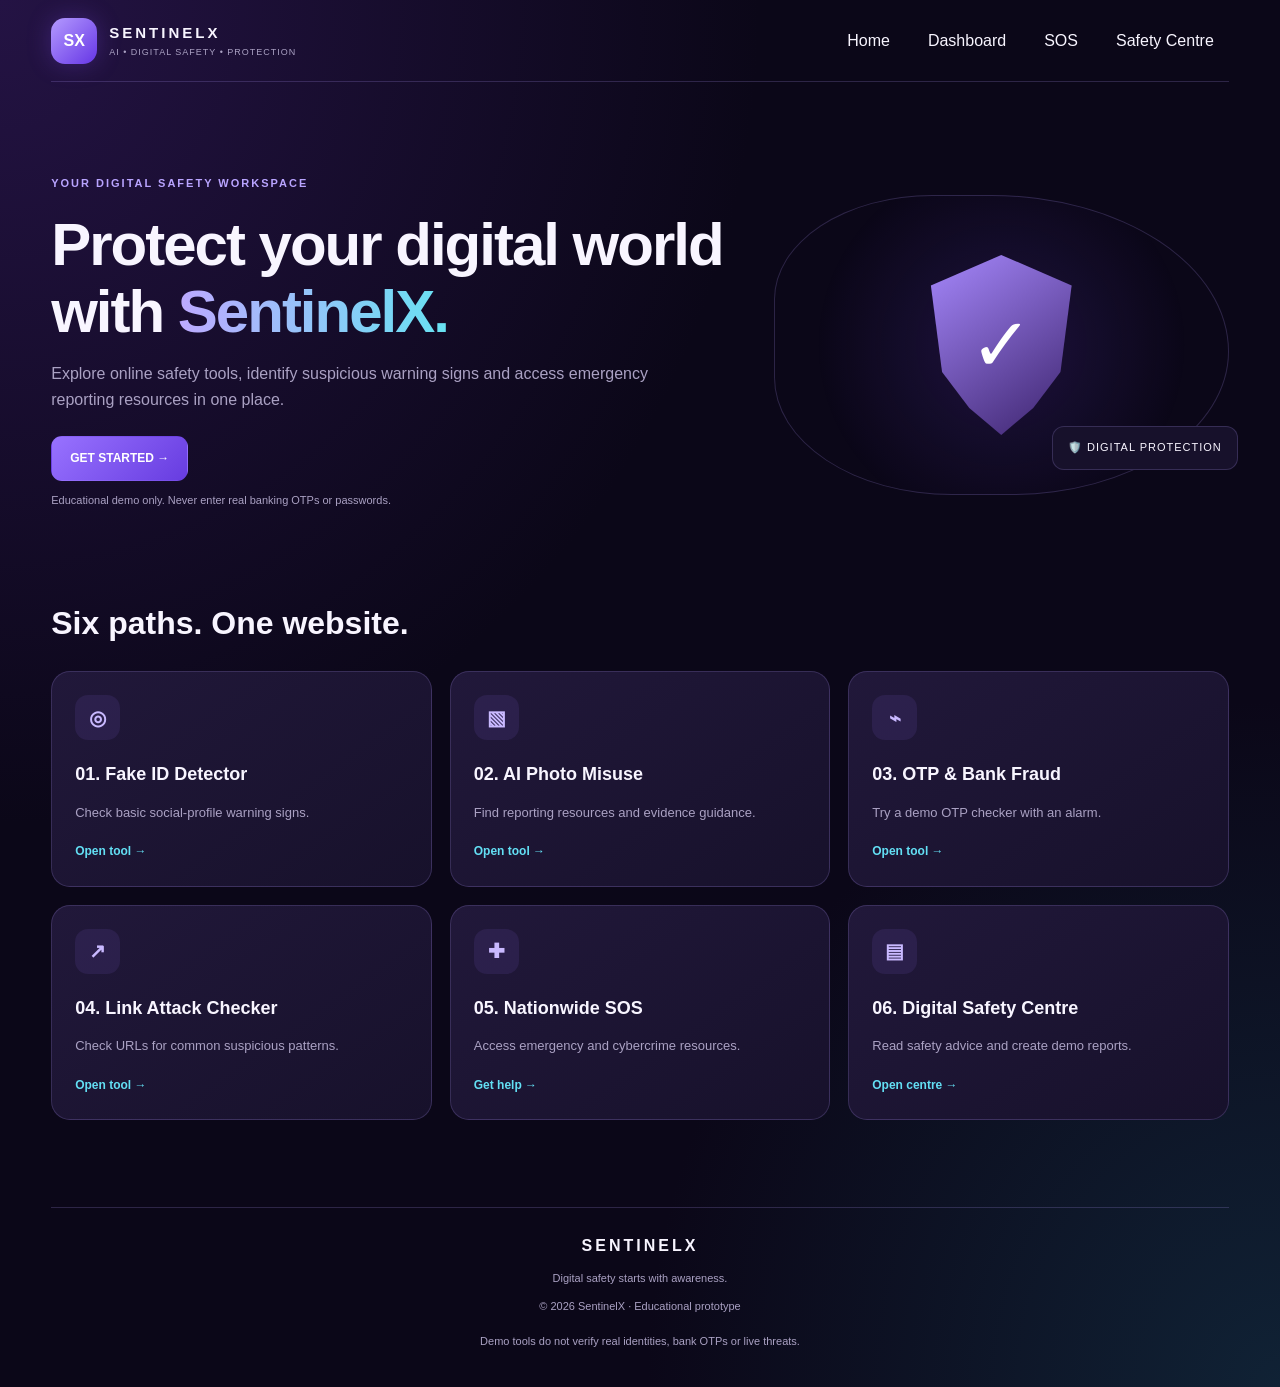
==== commit d40b6eb1: "Upload SentinelX website" ====
--- a/index.html
+++ b/index.html
@@ -1,1415 +1,280 @@
+
 <!DOCTYPE html>
 <html lang="en">
 <head>
-    <meta charset="UTF-8">
-    <meta name="viewport" content="width=device-width, initial-scale=1.0">
-    <meta name="theme-color" content="#080611">
-
-    <title>SentinelX | Digital Safety Intelligence</title>
-
-    <meta name="description" content="SentinelX brings digital safety, cybersecurity awareness, scam detection, and threat intelligence together in one platform.">
-
-    <style>
-        :root {
-            --bg: #080611;
-            --bg-secondary: #100b1d;
-            --card-bg: rgba(22, 15, 39, 0.88);
-
-            --accent: #9b7bff;
-            --accent-hover: #b19aff;
-            --accent-glow: rgba(155, 123, 255, 0.25);
-
-            --text: #f5f1ff;
-            --text-muted: #a69bbd;
-            --border: rgba(155, 123, 255, 0.2);
-
-            --radius: 18px;
-            --transition: 0.3s ease;
-        }
-
-        * {
-            margin: 0;
-            padding: 0;
-            box-sizing: border-box;
-        }
-
-        html {
-            scroll-behavior: smooth;
-        }
-
-        body {
-            min-height: 100vh;
-            font-family: "Segoe UI", Arial, sans-serif;
-            background:
-                radial-gradient(
-                    circle at 15% 10%,
-                    rgba(111, 64, 190, 0.12),
-                    transparent 35%
-                ),
-                radial-gradient(
-                    circle at 85% 80%,
-                    rgba(93, 53, 180, 0.10),
-                    transparent 35%
-                ),
-                var(--bg);
-            color: var(--text);
-            overflow-x: hidden;
-        }
-
-        a {
-            color: inherit;
-            text-decoration: none;
-        }
-
-        button {
-            font: inherit;
-        }
-
-        .container {
-            width: min(1180px, 90%);
-            margin: 0 auto;
-        }
-
-        /* Animated background */
-
-        #particleCanvas {
-            position: fixed;
-            inset: 0;
-            width: 100%;
-            height: 100%;
-            z-index: 0;
-            pointer-events: none;
-        }
-
-        .background-glow {
-            position: fixed;
-            width: 420px;
-            height: 420px;
-            border-radius: 50%;
-            background: rgba(119, 74, 222, 0.08);
-            filter: blur(100px);
-            pointer-events: none;
-            z-index: 0;
-            animation: glowMove 12s ease-in-out infinite alternate;
-        }
-
-        .glow-one {
-            top: -150px;
-            left: -120px;
-        }
-
-        .glow-two {
-            right: -150px;
-            bottom: -180px;
-            animation-delay: -5s;
-        }
-
-        @keyframes glowMove {
-            from {
-                transform: translate(0, 0) scale(1);
-            }
-
-            to {
-                transform: translate(80px, 50px) scale(1.2);
-            }
-        }
-
-        .page-content {
-            position: relative;
-            z-index: 1;
-        }
-
-        /* Header */
-
-        header {
-            width: 100%;
-            border-bottom: 1px solid var(--border);
-            background: rgba(8, 6, 17, 0.8);
-            backdrop-filter: blur(18px);
-            position: sticky;
-            top: 0;
-            z-index: 100;
-        }
-
-        .navbar {
-            min-height: 82px;
-            display: flex;
-            align-items: center;
-            justify-content: space-between;
-            gap: 20px;
-        }
-
-        .brand {
-            display: flex;
-            align-items: center;
-            gap: 13px;
-        }
-
-        .brand-icon {
-            width: 45px;
-            height: 45px;
-            display: flex;
-            align-items: center;
-            justify-content: center;
-            border-radius: 13px;
-            background: linear-gradient(145deg, #a78bfa, #7044dc);
-            color: white;
-            box-shadow: 0 0 25px rgba(155, 123, 255, 0.25);
-        }
-
-        .brand-icon svg {
-            width: 26px;
-            height: 26px;
-        }
-
-        .brand-name {
-            font-size: 23px;
-            font-weight: 800;
-            letter-spacing: 1.5px;
-        }
-
-        .brand-name span {
-            color: var(--accent);
-        }
-
-        .brand-subtitle {
-            margin-top: 4px;
-            color: var(--text-muted);
-            font-size: 10px;
-            letter-spacing: 2px;
-            text-transform: uppercase;
-        }
-
-        .nav-label {
-            color: var(--text-muted);
-            font-size: 12px;
-            letter-spacing: 1.5px;
-            text-transform: uppercase;
-        }
-
-        /* Hero section */
-
-        .hero {
-            min-height: 410px;
-            display: flex;
-            flex-direction: column;
-            align-items: center;
-            justify-content: center;
-            text-align: center;
-            padding: 85px 0 65px;
-        }
-
-        .hero-badge {
-            display: inline-flex;
-            align-items: center;
-            gap: 9px;
-            padding: 9px 16px;
-            border: 1px solid var(--border);
-            border-radius: 50px;
-            background: rgba(155, 123, 255, 0.07);
-            color: #c9b8ff;
-            font-size: 11px;
-            font-weight: 600;
-            letter-spacing: 1.8px;
-            text-transform: uppercase;
-            margin-bottom: 27px;
-        }
-
-        .badge-dot {
-            width: 7px;
-            height: 7px;
-            background: var(--accent);
-            border-radius: 50%;
-            box-shadow: 0 0 12px var(--accent);
-            animation: pulse 2s infinite;
-        }
-
-        @keyframes pulse {
-            0%, 100% {
-                opacity: 1;
-                transform: scale(1);
-            }
-
-            50% {
-                opacity: 0.5;
-                transform: scale(0.8);
-            }
-        }
-
-        .hero h1 {
-            max-width: 900px;
-            font-size: clamp(38px, 6vw, 70px);
-            line-height: 1.1;
-            font-weight: 800;
-            letter-spacing: -2px;
-        }
-
-        .hero h1 span {
-            display: block;
-            color: var(--accent);
-            text-shadow: 0 0 35px rgba(155, 123, 255, 0.2);
-        }
-
-        .hero-description {
-            max-width: 650px;
-            margin-top: 25px;
-            color: var(--text-muted);
-            font-size: 16px;
-            line-height: 1.8;
-        }
-
-        .hero-buttons {
-            display: flex;
-            align-items: center;
-            justify-content: center;
-            flex-wrap: wrap;
-            gap: 14px;
-            margin-top: 32px;
-        }
-
-        .button {
-            display: inline-flex;
-            align-items: center;
-            justify-content: center;
-            gap: 10px;
-            min-height: 47px;
-            padding: 0 23px;
-            border-radius: 10px;
-            font-size: 13px;
-            font-weight: 700;
-            transition:
-                transform var(--transition),
-                background var(--transition),
-                box-shadow var(--transition);
-        }
-
-        .button-primary {
-            color: #ffffff;
-            background: linear-gradient(135deg, #a78bfa, #7950df);
-            box-shadow: 0 8px 28px rgba(123, 78, 222, 0.22);
-        }
-
-        .button-primary:hover {
-            transform: translateY(-3px);
-            box-shadow: 0 12px 35px rgba(123, 78, 222, 0.35);
-        }
-
-        .button-secondary {
-            color: var(--text);
-            border: 1px solid var(--border);
-            background: rgba(255, 255, 255, 0.025);
-        }
-
-        .button-secondary:hover {
-            background: rgba(155, 123, 255, 0.1);
-            border-color: var(--accent);
-        }
-
-        .button svg {
-            width: 16px;
-            height: 16px;
-        }
-
-        /* Security tools section */
-
-        .tools-section {
-            padding: 25px 0 100px;
-        }
-
-        .section-heading {
-            display: flex;
-            align-items: flex-end;
-            justify-content: space-between;
-            gap: 20px;
-            margin-bottom: 30px;
-        }
-
-        .section-eyebrow {
-            color: var(--accent);
-            font-size: 11px;
-            font-weight: 700;
-            letter-spacing: 2px;
-            text-transform: uppercase;
-            margin-bottom: 12px;
-        }
-
-        .section-heading h2 {
-            font-size: clamp(25px, 4vw, 35px);
-            font-weight: 750;
-            letter-spacing: -0.8px;
-        }
-
-        .section-description {
-            margin-top: 10px;
-            color: var(--text-muted);
-            font-size: 14px;
-            line-height: 1.7;
-        }
-
-        /* Feature cards */
-
-        .tools-grid {
-            display: grid;
-            grid-template-columns: repeat(3, minmax(0, 1fr));
-            gap: 20px;
-        }
-
-        .tool-card {
-            position: relative;
-            overflow: hidden;
-            min-height: 270px;
-            display: flex;
-            flex-direction: column;
-            padding: 26px;
-            border: 1px solid var(--border);
-            border-radius: var(--radius);
-            background: linear-gradient(
-                145deg,
-                rgba(28, 20, 48, 0.95),
-                rgba(15, 11, 27, 0.95)
-            );
-            transition:
-                transform var(--transition),
-                border-color var(--transition),
-                box-shadow var(--transition);
-        }
-
-        .tool-card::before {
-            content: "";
-            position: absolute;
-            top: -100px;
-            right: -100px;
-            width: 200px;
-            height: 200px;
-            border-radius: 50%;
-            background: var(--accent-glow);
-            filter: blur(65px);
-            opacity: 0;
-            transition: opacity var(--transition);
-            pointer-events: none;
-        }
-
-        .tool-card:hover {
-            transform: translateY(-7px);
-            border-color: rgba(155, 123, 255, 0.65);
-            box-shadow:
-                0 18px 45px rgba(0, 0, 0, 0.25),
-                0 0 25px rgba(155, 123, 255, 0.07);
-        }
-
-        .tool-card:hover::before {
-            opacity: 1;
-        }
-
-        .card-top {
-            display: flex;
-            align-items: flex-start;
-            justify-content: space-between;
-            gap: 15px;
-            margin-bottom: 24px;
-        }
-
-        .tool-icon {
-            width: 53px;
-            height: 53px;
-            display: flex;
-            align-items: center;
-            justify-content: center;
-            border: 1px solid rgba(155, 123, 255, 0.25);
-            border-radius: 14px;
-            background: rgba(155, 123, 255, 0.09);
-            color: #bca8ff;
-            transition:
-                background var(--transition),
-                transform var(--transition);
-        }
-
-        .tool-card:hover .tool-icon {
-            transform: scale(1.06);
-            background: rgba(155, 123, 255, 0.17);
-        }
-
-        .tool-icon svg {
-            width: 25px;
-            height: 25px;
-        }
-
-        .tool-card h3 {
-            position: relative;
-            font-size: 19px;
-            font-weight: 700;
-            margin-bottom: 12px;
-        }
-
-        .tool-card p {
-            position: relative;
-            color: var(--text-muted);
-            font-size: 13px;
-            line-height: 1.8;
-            margin-bottom: 24px;
-        }
-
-        .card-link {
-            display: flex;
-            align-items: center;
-            justify-content: space-between;
-            gap: 10px;
-            margin-top: auto;
-            padding-top: 17px;
-            border-top: 1px solid rgba(155, 123, 255, 0.12);
-            color: #c7b5ff;
-            font-size: 12px;
-            font-weight: 700;
-            transition: color var(--transition);
-        }
-
-        .card-link svg {
-            width: 17px;
-            height: 17px;
-            transition: transform var(--transition);
-        }
-
-        .tool-card:hover .card-link {
-            color: #e0d5ff;
-        }
-
-        .tool-card:hover .card-link svg {
-            transform: translateX(5px);
-        }
-
-        /* About section */
-
-        .about-section {
-            padding: 0 0 90px;
-        }
-
-        .about-panel {
-            position: relative;
-            overflow: hidden;
-            padding: 38px;
-            border: 1px solid var(--border);
-            border-radius: 20px;
-            background: linear-gradient(
-                120deg,
-                rgba(35, 22, 60, 0.65),
-                rgba(15, 10, 27, 0.85)
-            );
-        }
-
-        .about-panel::after {
-            content: "";
-            position: absolute;
-            right: -100px;
-            top: -160px;
-            width: 300px;
-            height: 300px;
-            border-radius: 50%;
-            background: rgba(155, 123, 255, 0.1);
-            filter: blur(75px);
-            pointer-events: none;
-        }
-
-        .about-content {
-            position: relative;
-            z-index: 1;
-            display: grid;
-            grid-template-columns: 1.2fr 1fr;
-            align-items: center;
-            gap: 45px;
-        }
-
-        .about-text h2 {
-            font-size: 27px;
-            line-height: 1.35;
-            margin-bottom: 15px;
-        }
-
-        .about-text h2 span {
-            color: var(--accent);
-        }
-
-        .about-text p {
-            max-width: 540px;
-            color: var(--text-muted);
-            font-size: 13px;
-            line-height: 1.9;
-        }
-
-        .features-list {
-            display: grid;
-            grid-template-columns: repeat(2, minmax(0, 1fr));
-            gap: 13px;
-        }
-
-        .feature-item {
-            display: flex;
-            align-items: center;
-            gap: 10px;
-            padding: 14px;
-            border: 1px solid rgba(155, 123, 255, 0.13);
-            border-radius: 10px;
-            background: rgba(155, 123, 255, 0.045);
-            color: #ddd3f8;
-            font-size: 12px;
-        }
-
-        .feature-check {
-            width: 22px;
-            height: 22px;
-            flex-shrink: 0;
-            display: flex;
-            align-items: center;
-            justify-content: center;
-            border-radius: 7px;
-            background: rgba(155, 123, 255, 0.15);
-            color: #c6b4ff;
-            font-size: 13px;
-            font-weight: 800;
-        }
-
-        /* Footer */
-
-        footer {
-            border-top: 1px solid var(--border);
-            background: rgba(8, 6, 17, 0.75);
-        }
-
-        .footer-content {
-            min-height: 85px;
-            display: flex;
-            align-items: center;
-            justify-content: space-between;
-            flex-wrap: wrap;
-            gap: 15px;
-            color: var(--text-muted);
-            font-size: 12px;
-        }
-
-        .footer-brand {
-            color: #c8b6ff;
-            font-weight: 800;
-            letter-spacing: 1px;
-        }
-
-        .footer-note {
-            color: #8e83a5;
-        }
-
-        /* Entrance animations */
-
-        .fade-in {
-            opacity: 0;
-            transform: translateY(20px);
-            animation: fadeIn 0.7s ease forwards;
-        }
-
-        .delay-one {
-            animation-delay: 0.1s;
-        }
-
-        .delay-two {
-            animation-delay: 0.2s;
-        }
-
-        .delay-three {
-            animation-delay: 0.3s;
-        }
-
-        @keyframes fadeIn {
-            to {
-                opacity: 1;
-                transform: translateY(0);
-            }
-        }
-
-        /* Responsive layout */
-
-        @media (max-width: 900px) {
-            .tools-grid {
-                grid-template-columns: repeat(2, minmax(0, 1fr));
-            }
-
-            .about-content {
-                grid-template-columns: 1fr;
-                gap: 30px;
-            }
-
-            .hero {
-                min-height: 370px;
-            }
-        }
-
-        @media (max-width: 600px) {
-            .container {
-                width: 91%;
-            }
-
-            .navbar {
-                min-height: 72px;
-            }
-
-            .brand-icon {
-                width: 40px;
-                height: 40px;
-            }
-
-            .brand-name {
-                font-size: 20px;
-            }
-
-            .brand-subtitle {
-                font-size: 8px;
-                letter-spacing: 1.4px;
-            }
-
-            .nav-label {
-                display: none;
-            }
-
-            .hero {
-                min-height: 360px;
-                padding: 70px 0 50px;
-            }
-
-            .hero h1 {
-                letter-spacing: -1.3px;
-            }
-
-            .hero-description {
-                font-size: 14px;
-            }
-
-            .hero-buttons {
-                width: 100%;
-            }
-
-            .button {
-                padding: 0 17px;
-                font-size: 12px;
-            }
-
-            .section-heading {
-                align-items: flex-start;
-                flex-direction: column;
-            }
-
-            .tools-grid {
-                grid-template-columns: 1fr;
-                gap: 16px;
-            }
-
-            .tool-card {
-                min-height: 245px;
-                padding: 23px;
-            }
-
-            .about-panel {
-                padding: 25px 20px;
-            }
-
-            .about-text h2 {
-                font-size: 24px;
-            }
-
-            .features-list {
-                grid-template-columns: 1fr;
-            }
-
-            .footer-content {
-                padding: 22px 0;
-                align-items: flex-start;
-                flex-direction: column;
-            }
-        }
-
-        @media (prefers-reduced-motion: reduce) {
-            *,
-            *::before,
-            *::after {
-                animation-duration: 0.01ms !important;
-                animation-iteration-count: 1 !important;
-                scroll-behavior: auto !important;
-                transition-duration: 0.01ms !important;
-            }
-        }
-    </style>
+  <meta charset="UTF-8">
+  <meta name="viewport" content="width=device-width, initial-scale=1.0">
+  <title>SentinelX | Digital Safety Platform</title>
+  <link rel="stylesheet" href="style.css">
 </head>
-
 <body>
-
-    <canvas id="particleCanvas" aria-hidden="true"></canvas>
-
-    <div class="background-glow glow-one"></div>
-    <div class="background-glow glow-two"></div>
-
-    <div class="page-content">
-
-        <!-- Header -->
-
-        <header>
-            <div class="container navbar">
-
-                <a href="index.html" class="brand" aria-label="SentinelX home">
-
-                    <div class="brand-icon">
-                        <svg viewBox="0 0 24 24"
-                             fill="none"
-                             stroke="currentColor"
-                             stroke-width="1.8"
-                             stroke-linecap="round"
-                             stroke-linejoin="round"
-                             aria-hidden="true">
-                            <path d="M12 22s8-4 8-11V5l-8-3-8 3v6c0 7 8 11 8 11z"></path>
-                            <path d="m9 12 2 2 4-4"></path>
-                        </svg>
-                    </div>
-
-                    <div>
-                        <div class="brand-name">SENTINEL<span>X</span></div>
-                        <div class="brand-subtitle">Digital Safety Intelligence</div>
-                    </div>
-
-                </a>
-
-                <div class="nav-label">
-                    Cybersecurity Intelligence Platform
-                </div>
-
-            </div>
-        </header>
-
-
-        <main>
-
-            <!-- Hero -->
-
-            <section class="container hero">
-
-                <div class="hero-badge fade-in">
-                    <span class="badge-dot"></span>
-                    Unified Digital Safety Platform
-                </div>
-
-                <h1 class="fade-in delay-one">
-                    Detect the Threat.
-                    <span>Understand the Risk.</span>
-                </h1>
-
-                <p class="hero-description fade-in delay-two">
-                    One intelligent platform for digital safety, threat
-                    detection, scam awareness, and cybersecurity insights.
-                    Explore threats, identify risks, and make safer
-                    digital decisions with SentinelX.
-                </p>
-
-                <div class="hero-buttons fade-in delay-three">
-
-                    <a href="#security-tools" class="button button-primary">
-                        Explore SentinelX
-
-                        <svg viewBox="0 0 24 24"
-                             fill="none"
-                             stroke="currentColor"
-                             stroke-width="2"
-                             stroke-linecap="round"
-                             stroke-linejoin="round"
-                             aria-hidden="true">
-                            <path d="M7 17 17 7"></path>
-                            <path d="M7 7h10v10"></path>
-                        </svg>
-                    </a>
-
-                    <a href="#about" class="button button-secondary">
-                        Discover SentinelX
-                    </a>
-
-                </div>
-
-            </section>
-
-
-            <!-- Security tools -->
-
-            <section class="container tools-section" id="security-tools">
-
-                <div class="section-heading">
-
-                    <div>
-                        <div class="section-eyebrow">Digital Protection</div>
-
-                        <h2>Your Digital Safety Center</h2>
-
-                        <p class="section-description">
-                            Explore tools designed to help you identify
-                            threats, understand risks, and stay safer online.
-                        </p>
-                    </div>
-
-                </div>
-
-
-                <div class="tools-grid">
-
-                    <!-- Identity and profile safety -->
-
-                    <a href="fake.html" class="tool-card">
-
-                        <div class="card-top">
-                            <div class="tool-icon">
-                                <svg viewBox="0 0 24 24"
-                                     fill="none"
-                                     stroke="currentColor"
-                                     stroke-width="1.7"
-                                     stroke-linecap="round"
-                                     stroke-linejoin="round"
-                                     aria-hidden="true">
-                                    <path d="M12 3 20 7v5c0 5-3.5 8-8 9-4.5-1-8-4-8-9V7l8-4z"></path>
-                                    <path d="M9 12h6"></path>
-                                    <path d="M12 9v6"></path>
-                                </svg>
-                            </div>
-                        </div>
-
-                        <h3>Identity & Profile Safety</h3>
-
-                        <p>
-                            Explore digital identity risks and learn to
-                            recognize suspicious profiles, impersonation,
-                            and potentially fraudulent online identities.
-                        </p>
-
-                        <div class="card-link">
-                            <span>Explore Profile Safety</span>
-                            <svg viewBox="0 0 24 24"
-                                 fill="none"
-                                 stroke="currentColor"
-                                 stroke-width="1.8"
-                                 stroke-linecap="round"
-                                 stroke-linejoin="round"
-                                 aria-hidden="true">
-                                <path d="M5 12h14"></path>
-                                <path d="m12 5 7 7-7 7"></path>
-                            </svg>
-                        </div>
-
-                    </a>
-
-
-                    <!-- Scam detection -->
-
-                    <a href="scam.html" class="tool-card">
-
-                        <div class="card-top">
-                            <div class="tool-icon">
-                                <svg viewBox="0 0 24 24"
-                                     fill="none"
-                                     stroke="currentColor"
-                                     stroke-width="1.7"
-                                     stroke-linecap="round"
-                                     stroke-linejoin="round"
-                                     aria-hidden="true">
-                                    <path d="M12 3 22 20H2L12 3z"></path>
-                                    <path d="M12 9v5"></path>
-                                    <path d="M12 17h.01"></path>
-                                </svg>
-                            </div>
-                        </div>
-
-                        <h3>Scam Detection</h3>
-
-                        <p>
-                            Examine suspicious messages and common scam
-                            patterns to help recognize social engineering
-                            and digital fraud attempts.
-                        </p>
-
-                        <div class="card-link">
-                            <span>Analyze Scam Risks</span>
-                            <svg viewBox="0 0 24 24"
-                                 fill="none"
-                                 stroke="currentColor"
-                                 stroke-width="1.8"
-                                 stroke-linecap="round"
-                                 stroke-linejoin="round"
-                                 aria-hidden="true">
-                                <path d="M5 12h14"></path>
-                                <path d="m12 5 7 7-7 7"></path>
-                            </svg>
-                        </div>
-
-                    </a>
-
-
-                    <!-- URL security -->
-
-                    <a href="URL.html" class="tool-card">
-
-                        <div class="card-top">
-                            <div class="tool-icon">
-                                <svg viewBox="0 0 24 24"
-                                     fill="none"
-                                     stroke="currentColor"
-                                     stroke-width="1.7"
-                                     stroke-linecap="round"
-                                     stroke-linejoin="round"
-                                     aria-hidden="true">
-                                    <circle cx="12" cy="12" r="9"></circle>
-                                    <path d="M3 12h18"></path>
-                                    <path d="M12 3a14 14 0 0 1 0 18"></path>
-                                    <path d="M12 3a14 14 0 0 0 0 18"></path>
-                                </svg>
-                            </div>
-                        </div>
-
-                        <h3>URL & Link Security</h3>
-
-                        <p>
-                            Check suspicious links, understand phishing
-                            indicators, and identify warning signs before
-                            opening unfamiliar websites.
-                        </p>
-
-                        <div class="card-link">
-                            <span>Inspect a Link</span>
-                            <svg viewBox="0 0 24 24"
-                                 fill="none"
-                                 stroke="currentColor"
-                                 stroke-width="1.8"
-                                 stroke-linecap="round"
-                                 stroke-linejoin="round"
-                                 aria-hidden="true">
-                                <path d="M5 12h14"></path>
-                                <path d="m12 5 7 7-7 7"></path>
-                            </svg>
-                        </div>
-
-                    </a>
-
-
-                    <!-- Banking safety -->
-
-                    <a href="banking.html" class="tool-card">
-
-                        <div class="card-top">
-                            <div class="tool-icon">
-                                <svg viewBox="0 0 24 24"
-                                     fill="none"
-                                     stroke="currentColor"
-                                     stroke-width="1.7"
-                                     stroke-linecap="round"
-                                     stroke-linejoin="round"
-                                     aria-hidden="true">
-                                    <rect x="3" y="5" width="18" height="14" rx="2"></rect>
-                                    <path d="M3 10h18"></path>
-                                    <path d="M7 15h3"></path>
-                                    <path d="M16 15h1"></path>
-                                </svg>
-                            </div>
-                        </div>
-
-                        <h3>Banking & Payment Safety</h3>
-
-                        <p>
-                            Learn about payment fraud, UPI scams, financial
-                            phishing, and safe digital banking practices
-                            to protect sensitive financial information.
-                        </p>
-
-                        <div class="card-link">
-                            <span>Explore Financial Safety</span>
-                            <svg viewBox="0 0 24 24"
-                                 fill="none"
-                                 stroke="currentColor"
-                                 stroke-width="1.8"
-                                 stroke-linecap="round"
-                                 stroke-linejoin="round"
-                                 aria-hidden="true">
-                                <path d="M5 12h14"></path>
-                                <path d="m12 5 7 7-7 7"></path>
-                            </svg>
-                        </div>
-
-                    </a>
-
-
-                    <!-- Threat intelligence dashboard -->
-
-                    <a href="dashboard.html" class="tool-card">
-
-                        <div class="card-top">
-                            <div class="tool-icon">
-                                <svg viewBox="0 0 24 24"
-                                     fill="none"
-                                     stroke="currentColor"
-                                     stroke-width="1.7"
-                                     stroke-linecap="round"
-                                     stroke-linejoin="round"
-                                     aria-hidden="true">
-                                    <rect x="3" y="3" width="8" height="8" rx="1.5"></rect>
-                                    <rect x="13" y="3" width="8" height="5" rx="1.5"></rect>
-                                    <rect x="13" y="10" width="8" height="11" rx="1.5"></rect>
-                                    <rect x="3" y="13" width="8" height="8" rx="1.5"></rect>
-                                </svg>
-                            </div>
-                        </div>
-
-                        <h3>Threat Intelligence Dashboard</h3>
-
-                        <p>
-                            Bring security insights together in one place.
-                            Explore threat patterns, review risk indicators,
-                            and understand digital safety trends.
-                        </p>
-
-                        <div class="card-link">
-                            <span>Open Dashboard</span>
-                            <svg viewBox="0 0 24 24"
-                                 fill="none"
-                                 stroke="currentColor"
-                                 stroke-width="1.8"
-                                 stroke-linecap="round"
-                                 stroke-linejoin="round"
-                                 aria-hidden="true">
-                                <path d="M5 12h14"></path>
-                                <path d="m12 5 7 7-7 7"></path>
-                            </svg>
-                        </div>
-
-                    </a>
-
-
-                    <!-- AI security assistant -->
-
-                    <a href="ai.html" class="tool-card">
-
-                        <div class="card-top">
-                            <div class="tool-icon">
-                                <svg viewBox="0 0 24 24"
-                                     fill="none"
-                                     stroke="currentColor"
-                                     stroke-width="1.7"
-                                     stroke-linecap="round"
-                                     stroke-linejoin="round"
-                                     aria-hidden="true">
-                                    <rect x="4" y="7" width="16" height="13" rx="3"></rect>
-                                    <path d="M12 3v4"></path>
-                                    <path d="M9 13h.01"></path>
-                                    <path d="M15 13h.01"></path>
-                                    <path d="M9 17h6"></path>
-                                    <path d="M2 11v5"></path>
-                                    <path d="M22 11v5"></path>
-                                </svg>
-                            </div>
-                        </div>
-
-                        <h3>AI Security Assistant</h3>
-
-                        <p>
-                            Get help understanding digital security questions,
-                            suspicious activity, online threats, and
-                            practical ways to stay safe.
-                        </p>
-
-                        <div class="card-link">
-                            <span>Explore AI Assistant</span>
-                            <svg viewBox="0 0 24 24"
-                                 fill="none"
-                                 stroke="currentColor"
-                                 stroke-width="1.8"
-                                 stroke-linecap="round"
-                                 stroke-linejoin="round"
-                                 aria-hidden="true">
-                                <path d="M5 12h14"></path>
-                                <path d="m12 5 7 7-7 7"></path>
-                            </svg>
-                        </div>
-
-                    </a>
-
-                </div>
-
-            </section>
-
-
-            <!-- About SentinelX -->
-
-            <section class="container about-section" id="about">
-
-                <div class="about-panel">
-
-                    <div class="about-content">
-
-                        <div class="about-text">
-
-                            <div class="section-eyebrow">
-                                About SentinelX
-                            </div>
-
-                            <h2>
-                                Making digital safety
-                                <span>smarter and simpler.</span>
-                            </h2>
-
-                            <p>
-                                SentinelX brings different aspects of digital
-                                safety into a unified experience. Its goal is
-                                to help users recognize suspicious activity,
-                                understand cybersecurity risks, and make more
-                                informed decisions while using digital
-                                services.
-                            </p>
-
-                        </div>
-
-                        <div class="features-list">
-
-                            <div class="feature-item">
-                                <span class="feature-check">✓</span>
-                                <span>Threat Awareness</span>
-                            </div>
-
-                            <div class="feature-item">
-                                <span class="feature-check">✓</span>
-                                <span>Scam Prevention</span>
-                            </div>
-
-                            <div class="feature-item">
-                                <span class="feature-check">✓</span>
-                                <span>Digital Identity Safety</span>
-                            </div>
-
-                            <div class="feature-item">
-                                <span class="feature-check">✓</span>
-                                <span>AI-Assisted Insights</span>
-                            </div>
-
-                        </div>
-
-                    </div>
-
-                </div>
-
-            </section>
-
-        </main>
-
-
-        <!-- Footer -->
-
-        <footer>
-
-            <div class="container footer-content">
-
-                <div>
-                    <span class="footer-brand">SENTINELX</span>
-                    <span> | Digital Safety Intelligence</span>
-                </div>
-
-                <div class="footer-note">
-                    Safer digital experiences through intelligent security.
-                </div>
-
-            </div>
-
-        </footer>
-
-    </div>
-
-
-    <!-- Animated violet particle background -->
-
-    <script>
-        const canvas = document.getElementById("particleCanvas");
-        const ctx = canvas.getContext("2d");
-
-        let particles = [];
-        let width = window.innerWidth;
-        let height = window.innerHeight;
-
-        const mouse = {
-            x: null,
-            y: null,
-            radius: 120
-        };
-
-        const reducedMotion = window.matchMedia(
-            "(prefers-reduced-motion: reduce)"
-        ).matches;
-
-        function resizeCanvas() {
-            width = window.innerWidth;
-            height = window.innerHeight;
-
-            const pixelRatio = Math.min(
-                window.devicePixelRatio || 1,
-                2
-            );
-
-            canvas.width = width * pixelRatio;
-            canvas.height = height * pixelRatio;
-
-            canvas.style.width = width + "px";
-            canvas.style.height = height + "px";
-
-            ctx.setTransform(
-                pixelRatio,
-                0,
-                0,
-                pixelRatio,
-                0,
-                0
-            );
-
-            createParticles();
-        }
-
-        function createParticles() {
-            particles = [];
-
-            const particleCount = Math.min(
-                Math.floor((width * height) / 11500),
-                110
-            );
-
-            for (let i = 0; i < particleCount; i++) {
-                particles.push({
-                    x: Math.random() * width,
-                    y: Math.random() * height,
-                    radius: Math.random() * 1.7 + 0.5,
-                    vx: (Math.random() - 0.5) * 0.35,
-                    vy: (Math.random() - 0.5) * 0.35,
-                    alpha: Math.random() * 0.5 + 0.2
-                });
-            }
-        }
-
-        function drawParticles() {
-            ctx.clearRect(0, 0, width, height);
-
-            for (let i = 0; i < particles.length; i++) {
-                const particle = particles[i];
-
-                if (!reducedMotion) {
-                    particle.x += particle.vx;
-                    particle.y += particle.vy;
-
-                    if (particle.x < 0 || particle.x > width) {
-                        particle.vx *= -1;
-                    }
-
-                    if (particle.y < 0 || particle.y > height) {
-                        particle.vy *= -1;
-                    }
-                }
-
-                /* Draw violet particles */
-
-                ctx.beginPath();
-
-                ctx.arc(
-                    particle.x,
-                    particle.y,
-                    particle.radius,
-                    0,
-                    Math.PI * 2
-                );
-
-                ctx.fillStyle =
-                    `rgba(180, 150, 255, ${particle.alpha})`;
-
-                ctx.fill();
-
-                /* Connect nearby particles */
-
-                for (let j = i + 1; j < particles.length; j++) {
-                    const other = particles[j];
-
-                    const dx = particle.x - other.x;
-                    const dy = particle.y - other.y;
-
-                    const distance = Math.sqrt(
-                        dx * dx + dy * dy
-                    );
-
-                    if (distance < 115) {
-                        const opacity =
-                            (1 - distance / 115) * 0.16;
-
-                        ctx.beginPath();
-                        ctx.moveTo(particle.x, particle.y);
-                        ctx.lineTo(other.x, other.y);
-
-                        ctx.strokeStyle =
-                            `rgba(155, 123, 255, ${opacity})`;
-
-                        ctx.lineWidth = 0.7;
-                        ctx.stroke();
-                    }
-                }
-
-                /* Connect particles to the cursor */
-
-                if (mouse.x !== null && mouse.y !== null) {
-                    const dx = particle.x - mouse.x;
-                    const dy = particle.y - mouse.y;
-
-                    const distance = Math.sqrt(
-                        dx * dx + dy * dy
-                    );
-
-                    if (distance < mouse.radius) {
-                        const opacity =
-                            (1 - distance / mouse.radius) * 0.3;
-
-                        ctx.beginPath();
-                        ctx.moveTo(particle.x, particle.y);
-                        ctx.lineTo(mouse.x, mouse.y);
-
-                        ctx.strokeStyle =
-                            `rgba(190, 165, 255, ${opacity})`;
-
-                        ctx.lineWidth = 0.8;
-                        ctx.stroke();
-                    }
-                }
-            }
-
-            if (!reducedMotion) {
-                requestAnimationFrame(drawParticles);
-            }
-        }
-
-        window.addEventListener("resize", resizeCanvas);
-
-        window.addEventListener("mousemove", function (event) {
-            mouse.x = event.clientX;
-            mouse.y = event.clientY;
-        });
-
-        window.addEventListener("mouseout", function (event) {
-            if (!event.relatedTarget) {
-                mouse.x = null;
-                mouse.y = null;
-            }
-        });
-
-        window.addEventListener("touchmove", function (event) {
-            if (event.touches.length > 0) {
-                mouse.x = event.touches[0].clientX;
-                mouse.y = event.touches[0].clientY;
-            }
-        }, { passive: true });
-
-        window.addEventListener("touchend", function () {
-            mouse.x = null;
-            mouse.y = null;
-        });
-
-        resizeCanvas();
-        drawParticles();
-    </script>
-
-
-<link rel="stylesheet" href="style.css">
+<header class="header">
+  <a class="brand" href="#" onclick="showView('home');return false">
+    <span class="logo">SX</span>
+    <span><b>SENTINELX</b><small>AI • DIGITAL SAFETY • PROTECTION</small></span>
+  </a>
+  <button class="menu-btn" onclick="toggleMenu()">☰</button>
+  <nav id="navLinks">
+    <button onclick="showView('home')">Home</button>
+    <button onclick="showView('dashboard')">Dashboard</button>
+    <button onclick="showView('sos')">SOS</button>
+    <button onclick="showView('safety')">Safety Centre</button>
+  </nav>
+</header>
+
+<main class="container">
+
+  <!-- HOME -->
+  <section id="home" class="view active">
+    <div class="hero">
+      <div>
+        <span class="eyebrow">YOUR DIGITAL SAFETY WORKSPACE</span>
+        <h1>Protect your digital world with <span>SentinelX.</span></h1>
+        <p>Explore online safety tools, identify suspicious warning signs and access emergency reporting resources in one place.</p>
+        <button class="btn primary" onclick="showView('dashboard')">GET STARTED →</button>
+        <p class="small">Educational demo only. Never enter real banking OTPs or passwords.</p>
+      </div>
+      <div class="hero-art">
+        <div class="shield">✓</div>
+        <div class="floating">🛡️ DIGITAL PROTECTION</div>
+      </div>
+    </div>
+
+    <h2>Six paths. One website.</h2>
+    <div class="grid">
+      <button class="card" onclick="showView('fakeId')"><span class="symbol">◎</span><h3>01. Fake ID Detector</h3><p>Check basic social-profile warning signs.</p><b>Open tool →</b></button>
+      <button class="card" onclick="showView('photo')"><span class="symbol">▧</span><h3>02. AI Photo Misuse</h3><p>Find reporting resources and evidence guidance.</p><b>Open tool →</b></button>
+      <button class="card" onclick="showView('bank')"><span class="symbol">⌁</span><h3>03. OTP & Bank Fraud</h3><p>Try a demo OTP checker with an alarm.</p><b>Open tool →</b></button>
+      <button class="card" onclick="showView('link')"><span class="symbol">↗</span><h3>04. Link Attack Checker</h3><p>Check URLs for common suspicious patterns.</p><b>Open tool →</b></button>
+      <button class="card" onclick="showView('sos')"><span class="symbol">✚</span><h3>05. Nationwide SOS</h3><p>Access emergency and cybercrime resources.</p><b>Get help →</b></button>
+      <button class="card" onclick="showView('safety')"><span class="symbol">▤</span><h3>06. Digital Safety Centre</h3><p>Read safety advice and create demo reports.</p><b>Open centre →</b></button>
+    </div>
+  </section>
+
+  <!-- DASHBOARD -->
+  <section id="dashboard" class="view">
+    <button class="back" onclick="showView('home')">← Home</button>
+    <span class="eyebrow">SENTINELX WORKSPACE</span>
+    <h1>Choose your safety tool</h1>
+    <p>Choose any feature to open its tools in this website.</p>
+    <div class="grid">
+      <button class="card" onclick="showView('fakeId')"><span class="symbol">◎</span><h3>Fake ID Detector</h3><p>Profile warning signs</p></button>
+      <button class="card" onclick="showView('photo')"><span class="symbol">▧</span><h3>AI Photo Misuse</h3><p>Reporting resources</p></button>
+      <button class="card" onclick="showView('bank')"><span class="symbol">⌁</span><h3>OTP & Bank Fraud</h3><p>Demo OTP and alarm</p></button>
+      <button class="card" onclick="showView('link')"><span class="symbol">↗</span><h3>Link Attack Checker</h3><p>URL safety check</p></button>
+      <button class="card" onclick="showView('sos')"><span class="symbol">✚</span><h3>Nationwide SOS</h3><p>Emergency resources</p></button>
+      <button class="card" onclick="showView('safety')"><span class="symbol">▤</span><h3>Digital Safety Centre</h3><p>Guides and demo reports</p></button>
+    </div>
+  </section>
+
+  <!-- 1. FAKE ID DETECTOR -->
+  <section id="fakeId" class="view">
+    <button class="back" onclick="showView('dashboard')">← Dashboard</button>
+    <span class="eyebrow">01 / PROFILE SAFETY</span>
+    <h1>Fake ID Detector</h1>
+    <p>Check a profile for basic warning signs. This does not verify a person's identity.</p>
+    <div class="panel">
+      <label for="profileUsername">Username</label>
+      <input id="profileUsername" placeholder="@example_user">
+      <div class="two-col">
+        <div><label for="profileFollowers">Followers</label><input id="profileFollowers" type="number" min="0" placeholder="120"></div>
+        <div><label for="profileFollowing">Following</label><input id="profileFollowing" type="number" min="0" placeholder="900"></div>
+      </div>
+      <label for="profileAge">Account age in days (if known)</label>
+      <input id="profileAge" type="number" min="0" placeholder="12">
+      <button class="btn primary" onclick="checkFakeProfile()">CHECK PROFILE</button>
+      <div id="profileResult" class="result" aria-live="polite">Your result will appear here.</div>
+    </div>
+    <div class="panel">
+      <h3>Safety tips</h3>
+      <p>Verify the account's official links and history. Never send money, OTPs or private documents to an unverified profile.</p>
+    </div>
+  </section>
+
+  <!-- 2. AI PHOTO MISUSE -->
+  <section id="photo" class="view">
+    <button class="back" onclick="showView('dashboard')">← Dashboard</button>
+    <span class="eyebrow">02 / IMAGE SAFETY</span>
+    <h1>AI Photo Misuse</h1>
+    <p>Resources for suspected deepfakes, impersonation and image misuse.</p>
+    <div class="notice">This demo does not automatically detect AI-generated images. Preserve evidence safely and report abusive content to the relevant platform.</div>
+    <div class="grid">
+      <article class="card">
+        <h3>Instagram</h3><p>Report impersonation or abusive content.</p>
+        <a href="https://help.instagram.com/" target="_blank" rel="noopener noreferrer">Instagram Help ↗</a>
+      </article>
+      <article class="card">
+        <h3>Facebook</h3><p>Find official account reporting resources.</p>
+        <a href="https://www.facebook.com/help/" target="_blank" rel="noopener noreferrer">Facebook Help ↗</a>
+      </article>
+      <article class="card">
+        <h3>YouTube</h3><p>Find privacy and harmful-content reporting guidance.</p>
+        <a href="https://support.google.com/youtube/" target="_blank" rel="noopener noreferrer">YouTube Help ↗</a>
+      </article>
+      <article class="card">
+        <h3>StopNCII.org</h3><p>Learn about protection against non-consensual sharing of intimate images.</p>
+        <a href="https://stopncii.org/" target="_blank" rel="noopener noreferrer">Visit StopNCII ↗</a>
+      </article>
+    </div>
+    <div class="panel">
+      <h3>What should you do?</h3>
+      <ol>
+        <li>Save relevant URLs, dates and screenshots where safe and lawful.</li>
+        <li>Report the content to the platform.</li>
+        <li>Avoid reposting the image or engaging with blackmail.</li>
+        <li>For cybercrime in India, visit the official reporting portal.</li>
+      </ol>
+      <a class="btn primary" href="https://cybercrime.gov.in/" target="_blank" rel="noopener noreferrer">REPORT CYBERCRIME ↗</a>
+    </div>
+  </section>
+
+  <!-- 3. OTP AND BANK FRAUD -->
+  <section id="bank" class="view">
+    <button class="back" onclick="showView('dashboard')">← Dashboard</button>
+    <span class="eyebrow">03 / BANKING SAFETY</span>
+    <h1>OTP & Bank Fraud</h1>
+    <div class="notice"><b>Demo only:</b> Use only the sample OTP shown here. Never enter a real bank OTP, PIN or password.</div>
+    <div class="two-col">
+      <div class="panel">
+        <h3>OTP mismatch simulator</h3>
+        <p>Sample demo OTP: <code>482916</code></p>
+        <label for="demoOtp">Enter six-digit demo OTP</label>
+        <input id="demoOtp" type="password" inputmode="numeric" maxlength="6" placeholder="6-digit demo OTP" autocomplete="off">
+        <button class="btn primary" id="checkDemoOtp">VERIFY DEMO OTP</button>
+        <button class="btn secondary" id="stopAlarm">STOP ALARM</button>
+        <div id="otpAlert" class="result" aria-live="polite">The result will appear here.</div>
+      </div>
+      <div class="panel">
+        <h3>Analyse a situation</h3>
+        <label for="fraudSituation">What happened?</label>
+        <select id="fraudSituation">
+          <option value="">Select a situation</option>
+          <option value="otp">Someone asked for my OTP</option>
+          <option value="money">Money was debited without permission</option>
+          <option value="call">A caller claimed to be from my bank</option>
+          <option value="link">I entered details on a suspicious link</option>
+        </select>
+        <button class="btn primary" id="analyseFraud">SHOW SAFETY ADVICE</button>
+        <div id="fraudAdvice" class="result" aria-live="polite">Choose a situation first.</div>
+      </div>
+    </div>
+    <div class="panel">
+      <h3>Remember</h3>
+      <p>Never disclose an OTP, PIN or password to a caller. If money was lost, contact your bank immediately and call India's cyber-fraud helpline <b>1930</b> promptly.</p>
+    </div>
+  </section>
+
+  <!-- 4. LINK ATTACK CHECKER -->
+  <section id="link" class="view">
+    <button class="back" onclick="showView('dashboard')">← Dashboard</button>
+    <span class="eyebrow">04 / WEB SAFETY</span>
+    <h1>Link Attack Checker</h1>
+    <p>Check a URL for common warning signs before opening it.</p>
+    <div class="panel">
+      <label for="linkInput">Website URL</label>
+      <input id="linkInput" type="text" placeholder="https://example.com" autocomplete="off">
+      <button class="btn primary" onclick="scanSuspiciousLink()">CHECK URL</button>
+      <div id="linkResult" class="result" aria-live="polite">Your result will appear here.</div>
+    </div>
+    <div class="panel">
+      <h3>How to stay safer</h3>
+      <ul>
+        <li>Check the exact spelling of the domain.</li>
+        <li>Be cautious with unexpected urgent messages.</li>
+        <li>HTTPS alone does not prove a website is trustworthy.</li>
+        <li>Use your bank's official app or known website address.</li>
+      </ul>
+      <p class="small">This is a basic URL pattern checker, not a live malware scanner.</p>
+    </div>
+  </section>
+
+  <!-- 5. NATIONWIDE SOS -->
+  <section id="sos" class="view">
+    <button class="back" onclick="showView('dashboard')">← Dashboard</button>
+    <span class="eyebrow">05 / EMERGENCY SUPPORT</span>
+    <h1>Nationwide SOS</h1>
+    <p>Emergency and cybercrime resources for India.</p>
+    <div class="notice"><b>Immediate danger?</b> Move to a safer place if possible and contact emergency services. Do not rely only on this website.</div>
+    <div class="grid">
+      <article class="card">
+        <span class="symbol">112</span><h3>Emergency response</h3>
+        <p>Pan-India emergency number.</p>
+        <a class="btn danger" href="tel:112">CALL 112</a>
+      </article>
+      <article class="card">
+        <span class="symbol">1930</span><h3>Cyber financial fraud</h3>
+        <p>Call promptly if you experience online financial fraud.</p>
+        <a class="btn primary" href="tel:1930">CALL 1930</a>
+      </article>
+      <article class="card">
+        <span class="symbol">↗</span><h3>Cybercrime portal</h3>
+        <p>Official Government of India complaint portal.</p>
+        <a href="https://cybercrime.gov.in/" target="_blank" rel="noopener noreferrer">OPEN PORTAL ↗</a>
+      </article>
+      <article class="card">
+        <span class="symbol">⌖</span><h3>Nearby police station</h3>
+        <p>Search for nearby police stations on a map.</p>
+        <a href="https://www.google.com/maps/search/police+station+near+me/" target="_blank" rel="noopener noreferrer">OPEN MAP ↗</a>
+      </article>
+    </div>
+    <div class="panel">
+      <h3>When reporting a financial fraud</h3>
+      <p>Contact your bank immediately. Keep transaction details and evidence, and do not share passwords or OTPs publicly.</p>
+    </div>
+  </section>
+
+  <!-- 6. DIGITAL SAFETY CENTRE -->
+  <section id="safety" class="view">
+    <button class="back" onclick="showView('dashboard')">← Dashboard</button>
+    <span class="eyebrow">06 / LEARN & REPORT</span>
+    <h1>Digital Safety Centre</h1>
+    <div class="grid">
+      <article class="card"><h3>01. Pause</h3><p>Slow down when messages threaten account closure or demand urgent payment.</p></article>
+      <article class="card"><h3>02. Verify</h3><p>Use trusted official apps and contact details instead of suspicious links.</p></article>
+      <article class="card"><h3>03. Protect</h3><p>Use unique passwords, multi-factor authentication and updated software.</p></article>
+    </div>
+    <div class="two-col">
+      <div class="panel">
+        <h3>Create a demo incident report</h3>
+        <p class="small">Saved in this browser only. This form does not send a complaint to authorities. Do not include sensitive personal details.</p>
+        <form id="incidentForm">
+          <label for="incidentType">Incident type</label>
+          <select id="incidentType" required>
+            <option value="">Choose an incident</option>
+            <option>Fake profile / impersonation</option>
+            <option>Photo misuse / deepfake</option>
+            <option>OTP / banking fraud</option>
+            <option>Suspicious link</option>
+            <option>Harassment / threat</option>
+            <option>Other online safety issue</option>
+          </select>
+          <label for="incidentDescription">Description</label>
+          <textarea id="incidentDescription" rows="4" maxlength="700" required placeholder="Describe the issue without passwords or OTPs."></textarea>
+          <button class="btn primary" type="submit">CREATE DEMO REPORT</button>
+        </form>
+        <div id="incidentResult" class="result" aria-live="polite"></div>
+      </div>
+      <div class="panel">
+        <div class="panel-title"><h3>Demo report history</h3><button class="btn secondary small-btn" id="clearReportsBtn" type="button">CLEAR HISTORY</button></div>
+        <div id="reportHistory">No demo reports created yet.</div>
+      </div>
+    </div>
+    <div class="panel">
+      <h3>Official resources</h3>
+      <p><a href="https://cybercrime.gov.in/" target="_blank" rel="noopener noreferrer">National Cyber Crime Reporting Portal ↗</a></p>
+      <p><a href="https://www.rbi.org.in/" target="_blank" rel="noopener noreferrer">Reserve Bank of India ↗</a></p>
+      <p><a href="https://www.cert-in.org.in/" target="_blank" rel="noopener noreferrer">CERT-In ↗</a></p>
+    </div>
+  </section>
+</main>
+
+<footer>
+  <b>SENTINELX</b>
+  <p>Digital safety starts with awareness.</p>
+  <p>© <span id="currentYear"></span> SentinelX · Educational prototype</p>
+  <small>Demo tools do not verify real identities, bank OTPs or live threats.</small>
+</footer>
+
+<script src="script.js"></script>
 </body>
-</html>+</html>
--- a/style.css
+++ b/style.css
@@ -1,759 +1,582 @@
 
-/* ==========================================
-   SENTINELX SOCIALSHIELD
-   Complete CSS Stylesheet
-========================================== */
-
-/* 1. Reset and variables */
+/* ==================================
+   SENTINELX - WEBSITE CSS
+   ================================== */
 
 :root {
-    --bg: #080611;
-    --bg-light: #110b20;
-    --purple: #9b7bff;
-    --purple-light: #c4b0ff;
-    --cyan: #64e8ff;
-    --white: #ffffff;
-    --muted: #b6adc9;
-    --glass: rgba(255, 255, 255, 0.055);
-    --glass-border: rgba(190, 160, 255, 0.23);
-    --glow: rgba(155, 123, 255, 0.25);
+  --bg: #0b0718;
+  --panel: #17112b;
+  --panel-light: #21183a;
+  --purple: #9874ff;
+  --cyan: #63dff4;
+  --green: #63e6a4;
+  --red: #ff727f;
+  --orange: #ffbd73;
+  --text: #f8f5ff;
+  --muted: #aaa1c3;
+  --border: rgba(180, 155, 255, .2);
 }
 
 * {
-    margin: 0;
-    padding: 0;
-    box-sizing: border-box;
+  box-sizing: border-box;
 }
 
 html {
-    scroll-behavior: smooth;
+  scroll-behavior: smooth;
 }
 
 body {
-    min-height: 100vh;
-    font-family: "Segoe UI", Arial, sans-serif;
-    color: var(--white);
-    background:
-        radial-gradient(
-            circle at 15% 15%,
-            rgba(104, 57, 185, 0.23),
-            transparent 35%
-        ),
-        radial-gradient(
-            circle at 85% 75%,
-            rgba(36, 117, 180, 0.13),
-            transparent 35%
-        ),
-        var(--bg);
-    overflow-x: hidden;
+  margin: 0;
+  min-height: 100vh;
+  color: var(--text);
+  background:
+    radial-gradient(ellipse at top left, #241344 0, transparent 42%),
+    radial-gradient(ellipse at bottom right, #102235 0, transparent 35%),
+    var(--bg);
+  font-family: Arial, Helvetica, sans-serif;
+  line-height: 1.6;
+}
+
+button, input, select, textarea {
+  font: inherit;
+}
+
+button, a {
+  -webkit-tap-highlight-color: transparent;
+}
+
+button {
+  cursor: pointer;
 }
 
 a {
-    color: inherit;
-    text-decoration: none;
-}
-
-button,
-input,
-textarea,
-select {
-    font: inherit;
-}
-
-button,
-a {
-    -webkit-tap-highlight-color: transparent;
-}
-
-button:focus-visible,
-a:focus-visible,
-input:focus-visible,
-textarea:focus-visible {
-    outline: 2px solid var(--cyan);
-    outline-offset: 4px;
+  color: var(--cyan);
+  text-decoration: none;
+}
+
+a:hover {
+  text-decoration: underline;
+}
+
+.header {
+  width: min(1200px, 92%);
+  min-height: 82px;
+  margin: auto;
+  display: flex;
+  align-items: center;
+  justify-content: space-between;
+  gap: 20px;
+  border-bottom: 1px solid var(--border);
+}
+
+.brand {
+  display: flex;
+  align-items: center;
+  gap: 12px;
+  color: var(--text);
+}
+
+.brand:hover {
+  text-decoration: none;
+}
+
+.logo {
+  width: 46px;
+  height: 46px;
+  display: grid;
+  place-items: center;
+  border-radius: 14px;
+  background: linear-gradient(135deg, #b49aff, #6636e5);
+  color: white;
+  font-weight: 900;
+  box-shadow: 0 0 25px #7545d755;
+}
+
+.brand b {
+  display: block;
+  letter-spacing: 3px;
+  font-size: 15px;
+}
+
+.brand small {
+  display: block;
+  color: var(--muted);
+  font-size: 9px;
+  letter-spacing: 1px;
+}
+
+nav {
+  display: flex;
+  gap: 8px;
+}
+
+nav button, .menu-btn {
+  background: transparent;
+  border: 1px solid transparent;
+  border-radius: 10px;
+  color: var(--text);
+  padding: 10px 14px;
+}
+
+nav button:hover {
+  background: var(--panel-light);
+  border-color: var(--border);
+}
+
+.menu-btn {
+  display: none;
+  font-size: 22px;
 }
 
 .container {
-    width: min(1180px, 90%);
-    margin: 0 auto;
-}
-
-/* 2. Animated background */
-
-.background {
-    position: fixed;
-    inset: 0;
-    overflow: hidden;
-    pointer-events: none;
-    z-index: -1;
-}
-
-.orb {
+  width: min(1200px, 92%);
+  margin: auto;
+}
+
+.view {
+  display: none;
+  padding: 42px 0 65px;
+  animation: fadeIn .25s ease;
+}
+
+.view.active {
+  display: block;
+}
+
+@keyframes fadeIn {
+  from {
+    opacity: 0;
+    transform: translateY(7px);
+  }
+  to {
+    opacity: 1;
+    transform: translateY(0);
+  }
+}
+
+.hero {
+  display: grid;
+  grid-template-columns: 1.2fr .8fr;
+  align-items: center;
+  gap: 40px;
+  padding: 45px 0 65px;
+}
+
+.eyebrow {
+  color: #b9a4ff;
+  font-size: 11px;
+  font-weight: bold;
+  letter-spacing: 2px;
+}
+
+h1 {
+  font-size: clamp(36px, 5vw, 60px);
+  line-height: 1.12;
+  letter-spacing: -2px;
+  margin: 16px 0;
+}
+
+h1 span {
+  background: linear-gradient(90deg, #bda9ff, #67e2f2);
+  color: transparent;
+  background-clip: text;
+  -webkit-background-clip: text;
+}
+
+h2 {
+  font-size: clamp(24px, 3vw, 32px);
+  margin: 12px 0 22px;
+}
+
+h3 {
+  margin: 8px 0;
+  font-size: 18px;
+}
+
+p {
+  color: var(--muted);
+}
+
+.hero p {
+  max-width: 620px;
+}
+
+.hero-art {
+  min-height: 300px;
+  display: grid;
+  place-items: center;
+  position: relative;
+  border: 1px solid var(--border);
+  border-radius: 40% 60% 55% 45%;
+  background: radial-gradient(circle, #5131a644, transparent 68%);
+}
+
+.shield {
+  width: 160px;
+  height: 180px;
+  display: grid;
+  place-items: center;
+  font-size: 75px;
+  color: white;
+  background: linear-gradient(145deg, #a88aff, #392068);
+  clip-path: polygon(50% 0, 94% 17%, 87% 65%, 70% 85%, 50% 100%, 30% 85%, 13% 65%, 6% 17%);
+  filter: drop-shadow(0 0 28px #855cff77);
+}
+
+.floating {
+  position: absolute;
+  bottom: 24px;
+  right: -10px;
+  padding: 12px 15px;
+  background: var(--panel);
+  border: 1px solid var(--border);
+  border-radius: 12px;
+  font-size: 11px;
+  letter-spacing: 1px;
+}
+
+.btn {
+  display: inline-flex;
+  justify-content: center;
+  align-items: center;
+  margin: 8px 8px 0 0;
+  padding: 12px 18px;
+  border: 1px solid var(--border);
+  border-radius: 11px;
+  font-size: 12px;
+  font-weight: bold;
+  text-align: center;
+  transition: transform .2s, filter .2s;
+}
+
+.btn:hover {
+  transform: translateY(-2px);
+  filter: brightness(1.1);
+  text-decoration: none;
+}
+
+.primary {
+  background: linear-gradient(135deg, #9872ff, #673ce0);
+  color: white;
+  border-color: transparent;
+}
+
+.secondary {
+  background: #ffffff08;
+  color: var(--text);
+}
+
+.danger {
+  background: #a42d40;
+  color: white;
+}
+
+.grid {
+  display: grid;
+  grid-template-columns: repeat(3, minmax(0, 1fr));
+  gap: 18px;
+  margin: 22px 0;
+}
+
+.card {
+  display: block;
+  width: 100%;
+  text-align: left;
+  color: var(--text);
+  padding: 23px;
+  background: linear-gradient(145deg, var(--panel-light), var(--panel));
+  border: 1px solid var(--border);
+  border-radius: 19px;
+  transition: transform .2s, border-color .2s;
+}
+
+button.card:hover, .card:hover {
+  transform: translateY(-4px);
+  border-color: #a88aff88;
+}
+
+.card p {
+  font-size: 13px;
+  line-height: 1.7;
+}
+
+.card b {
+  color: var(--cyan);
+  font-size: 12px;
+}
+
+.symbol {
+  display: inline-grid;
+  place-items: center;
+  min-width: 45px;
+  height: 45px;
+  padding: 5px;
+  margin-bottom: 12px;
+  border-radius: 13px;
+  color: #c9b9ff;
+  background: #9874ff19;
+  font-weight: bold;
+  font-size: 20px;
+}
+
+.back {
+  display: block;
+  margin: 0 0 25px;
+  padding: 0;
+  border: none;
+  background: transparent;
+  color: var(--cyan);
+  font-weight: bold;
+}
+
+.panel {
+  padding: 25px;
+  margin: 20px 0;
+  background: rgba(23, 17, 43, .94);
+  border: 1px solid var(--border);
+  border-radius: 20px;
+  box-shadow: 0 15px 40px #00000018;
+}
+
+.two-col {
+  display: grid;
+  grid-template-columns: repeat(2, minmax(0, 1fr));
+  gap: 18px;
+  align-items: start;
+}
+
+label {
+  display: block;
+  margin: 15px 0 7px;
+  color: #e3dcf7;
+  font-size: 12px;
+  font-weight: bold;
+}
+
+input, select, textarea {
+  display: block;
+  width: 100%;
+  padding: 12px 13px;
+  color: var(--text);
+  background: #0e091d;
+  border: 1px solid var(--border);
+  border-radius: 10px;
+  outline: none;
+}
+
+input:focus, select:focus, textarea:focus {
+  border-color: var(--purple);
+  box-shadow: 0 0 0 3px #9874ff20;
+}
+
+input::placeholder, textarea::placeholder {
+  color: #776d91;
+}
+
+textarea {
+  resize: vertical;
+}
+
+.result {
+  margin-top: 16px;
+  padding: 14px;
+  border: 1px solid var(--border);
+  border-radius: 11px;
+  background: #ffffff06;
+  color: #d4cce9;
+  font-size: 13px;
+  overflow-wrap: anywhere;
+}
+
+.result:empty {
+  display: none;
+}
+
+.result.success, .safe-result {
+  color: #b7f7d5;
+  background: #29aa7015;
+  border-color: #63e6a455;
+}
+
+.result.warning, .fraud-warning {
+  color: #ffd1d4;
+  background: #e03e5317;
+  border-color: #ff727f66;
+}
+
+.notice {
+  margin: 18px 0;
+  padding: 15px 18px;
+  color: #ffe2bc;
+  background: #ffbd7310;
+  border: 1px solid #ffbd7344;
+  border-radius: 12px;
+  font-size: 13px;
+}
+
+.small {
+  font-size: 11px;
+}
+
+code {
+  color: var(--cyan);
+  background: #63dff415;
+  padding: 3px 7px;
+  border-radius: 5px;
+}
+
+.panel-title {
+  display: flex;
+  justify-content: space-between;
+  align-items: center;
+  gap: 10px;
+}
+
+.small-btn {
+  padding: 8px 11px;
+}
+
+.report-card {
+  margin: 12px 0;
+  padding: 14px;
+  border: 1px solid var(--border);
+  border-radius: 12px;
+  overflow-wrap: anywhere;
+}
+
+.report-card strong {
+  color: var(--cyan);
+}
+
+.report-card p {
+  margin: 7px 0;
+  font-size: 12px;
+  white-space: pre-wrap;
+}
+
+.report-card small {
+  color: var(--muted);
+  font-size: 10px;
+}
+
+footer {
+  width: min(1200px, 92%);
+  margin: auto;
+  padding: 25px 0 35px;
+  border-top: 1px solid var(--border);
+  text-align: center;
+}
+
+footer b {
+  letter-spacing: 3px;
+}
+
+footer p, footer small {
+  font-size: 11px;
+}
+
+footer small {
+  color: var(--muted);
+}
+
+@media (max-width: 850px) {
+  .grid {
+    grid-template-columns: repeat(2, minmax(0, 1fr));
+  }
+
+  .hero {
+    grid-template-columns: 1fr;
+  }
+
+  .hero-art {
+    min-height: 260px;
+  }
+}
+
+@media (max-width: 600px) {
+  .header, .container, footer {
+    width: 92%;
+  }
+
+  .header {
+    min-height: 72px;
+  }
+
+  .menu-btn {
+    display: block;
+  }
+
+  nav {
+    display: none;
     position: absolute;
-    width: 320px;
-    height: 320px;
-    border-radius: 50%;
-    filter: blur(100px);
-    opacity: 0.35;
-    animation: floatOrb 12s ease-in-out infinite alternate;
-}
-
-.orb-one {
-    top: -100px;
-    left: -80px;
-    background: #7538db;
-}
-
-.orb-two {
-    right: -100px;
-    bottom: -100px;
-    background: #155eaa;
-    animation-delay: -5s;
-}
-
-@keyframes floatOrb {
-    from {
-        transform: translate(0, 0) scale(1);
-    }
-
-    to {
-        transform: translate(70px, 50px) scale(1.2);
-    }
-}
-
-/* 3. Navigation */
-
-.navbar {
-    position: sticky;
-    top: 0;
-    z-index: 100;
-    padding: 18px 5%;
+    top: 70px;
+    left: 4%;
+    right: 4%;
+    z-index: 10;
+    flex-direction: column;
+    padding: 12px;
+    background: #17112b;
+    border: 1px solid var(--border);
+    border-radius: 14px;
+  }
+
+  nav.active {
     display: flex;
-    align-items: center;
-    justify-content: space-between;
-    gap: 20px;
-    border-bottom: 1px solid var(--glass-border);
-    background: rgba(8, 6, 17, 0.9);
-    backdrop-filter: blur(20px);
-    -webkit-backdrop-filter: blur(20px);
-}
-
-.logo {
-    font-size: 25px;
-    font-weight: 800;
-    letter-spacing: 2px;
-}
-
-.logo span {
-    color: var(--purple);
-    text-shadow: 0 0 20px var(--glow);
-}
-
-.nav-links {
-    display: flex;
-    align-items: center;
-    gap: 28px;
-}
-
-.nav-links a {
-    color: var(--muted);
-    font-size: 14px;
-    transition: color 0.3s ease;
-}
-
-.nav-links a:hover {
-    color: var(--purple-light);
-}
-
-.nav-button {
-    padding: 11px 19px;
-    border: 1px solid var(--glass-border);
-    border-radius: 10px;
-    background: rgba(155, 123, 255, 0.13);
-    color: var(--white) !important;
-}
-
-/* 4. Hero section */
-
-.hero {
-    min-height: 75vh;
-    padding: 100px 0 80px;
-    display: flex;
+  }
+
+  nav button {
+    text-align: left;
+  }
+
+  .brand b {
+    font-size: 12px;
+  }
+
+  .brand small {
+    font-size: 8px;
+  }
+
+  .hero {
+    padding: 28px 0;
+  }
+
+  .hero-art {
+    min-height: 220px;
+  }
+
+  .shield {
+    width: 125px;
+    height: 145px;
+    font-size: 55px;
+  }
+
+  .floating {
+    right: 0;
+    bottom: 12px;
+  }
+
+  .grid, .two-col {
+    grid-template-columns: 1fr;
+  }
+
+  .panel, .card {
+    padding: 19px;
+  }
+
+  .view {
+    padding: 28px 0 42px;
+  }
+
+  .panel-title {
+    align-items: flex-start;
     flex-direction: column;
-    align-items: center;
-    justify-content: center;
-    text-align: center;
-}
-
-.hero-badge {
-    display: inline-block;
-    padding: 10px 18px;
-    margin-bottom: 27px;
-    border: 1px solid var(--glass-border);
-    border-radius: 50px;
-    background: var(--glass);
-    color: var(--purple-light);
-    font-size: 12px;
-    letter-spacing: 1.5px;
-    text-transform: uppercase;
-    box-shadow: 0 0 25px var(--glow);
-}
-
-.hero h1 {
-    max-width: 900px;
-    font-size: clamp(38px, 6vw, 75px);
-    line-height: 1.12;
-    letter-spacing: -2px;
-    font-weight: 800;
-}
-
-.hero h1 span {
-    display: block;
-    background: linear-gradient(
-        90deg,
-        #a98bff,
-        #e1d4ff,
-        #64e8ff
-    );
-    -webkit-background-clip: text;
-    background-clip: text;
-    color: transparent;
-}
-
-.hero p {
-    max-width: 680px;
-    margin-top: 25px;
-    color: var(--muted);
-    font-size: 16px;
-    line-height: 1.9;
-}
-
-.hero-buttons {
-    display: flex;
-    justify-content: center;
-    flex-wrap: wrap;
-    gap: 16px;
-    margin-top: 35px;
-}
-
-/* 5. Buttons */
-
-.btn {
-    min-height: 48px;
-    padding: 13px 24px;
-    display: inline-flex;
-    align-items: center;
-    justify-content: center;
-    gap: 10px;
-    border: 1px solid transparent;
-    border-radius: 11px;
-    cursor: pointer;
-    font-size: 14px;
-    font-weight: 700;
-    transition:
-        transform 0.3s ease,
-        box-shadow 0.3s ease,
-        background 0.3s ease;
-}
-
-.btn-primary {
-    color: var(--white);
-    background: linear-gradient(
-        135deg,
-        #a98bff,
-        #7146df
-    );
-    box-shadow: 0 8px 30px rgba(123, 78, 222, 0.3);
-}
-
-.btn-primary:hover {
-    transform: translateY(-4px);
-    box-shadow: 0 12px 40px rgba(123, 78, 222, 0.5);
-}
-
-.btn-secondary {
-    color: var(--white);
-    border-color: var(--glass-border);
-    background: var(--glass);
-    backdrop-filter: blur(12px);
-}
-
-.btn-secondary:hover {
-    background: rgba(155, 123, 255, 0.16);
-    transform: translateY(-3px);
-}
-
-/* 6. Sections */
-
-.section {
-    padding: 70px 0;
-}
-
-.section-heading {
-    margin-bottom: 40px;
-    text-align: center;
-}
-
-.section-heading .eyebrow {
-    margin-bottom: 12px;
-    color: var(--cyan);
-    font-size: 12px;
-    font-weight: 700;
-    letter-spacing: 2px;
-    text-transform: uppercase;
-}
-
-.section-heading h2 {
-    font-size: clamp(27px, 4vw, 42px);
-    letter-spacing: -1px;
-}
-
-.section-heading p {
-    max-width: 650px;
-    margin: 14px auto 0;
-    color: var(--muted);
-    font-size: 14px;
-    line-height: 1.8;
-}
-
-/* 7. Glass cards */
-
-.card-grid {
-    display: grid;
-    grid-template-columns: repeat(3, minmax(0, 1fr));
-    gap: 25px;
-    perspective: 1200px;
-}
-
-.glass-card {
-    position: relative;
-    isolation: isolate;
-    min-height: 280px;
-    padding: 28px;
-    overflow: hidden;
-    border: 1px solid var(--glass-border);
-    border-radius: 22px;
-    background: linear-gradient(
-        145deg,
-        rgba(255, 255, 255, 0.09),
-        rgba(255, 255, 255, 0.025)
-    );
-    backdrop-filter: blur(18px);
-    -webkit-backdrop-filter: blur(18px);
-    box-shadow:
-        0 15px 35px rgba(0, 0, 0, 0.25),
-        inset 0 1px 1px rgba(255, 255, 255, 0.1);
-    transform-style: preserve-3d;
-    transition:
-        transform 0.4s ease,
-        border-color 0.4s ease,
-        box-shadow 0.4s ease;
-}
-
-.glass-card::before {
-    content: "";
-    position: absolute;
-    z-index: -1;
-    top: -80px;
-    right: -80px;
-    width: 190px;
-    height: 190px;
-    border-radius: 50%;
-    background: var(--purple);
-    filter: blur(85px);
-    opacity: 0.13;
-    transition: opacity 0.4s ease;
-    pointer-events: none;
-}
-
-.glass-card::after {
-    content: "";
-    position: absolute;
-    top: 0;
-    left: -120%;
-    width: 70%;
-    height: 100%;
-    background: linear-gradient(
-        90deg,
-        transparent,
-        rgba(255, 255, 255, 0.07),
-        transparent
-    );
-    transform: skewX(-20deg);
-    transition: left 0.7s ease;
-    pointer-events: none;
-}
-
-.glass-card:hover {
-    transform: translateY(-10px) rotateX(3deg) rotateY(-2deg);
-    border-color: rgba(175, 145, 255, 0.65);
-    box-shadow:
-        0 25px 55px rgba(0, 0, 0, 0.35),
-        0 0 30px rgba(155, 123, 255, 0.12);
-}
-
-.glass-card:hover::before {
-    opacity: 0.3;
-}
-
-.glass-card:hover::after {
-    left: 150%;
-}
-
-.card-icon {
-    width: 58px;
-    height: 58px;
-    margin-bottom: 24px;
-    display: flex;
-    align-items: center;
-    justify-content: center;
-    border: 1px solid rgba(155, 123, 255, 0.3);
-    border-radius: 16px;
-    background: rgba(155, 123, 255, 0.13);
-    color: var(--purple-light);
-    font-size: 27px;
-    box-shadow: 0 0 25px rgba(155, 123, 255, 0.1);
-    transform: translateZ(25px);
-}
-
-.glass-card h3 {
-    margin-bottom: 13px;
-    font-size: 20px;
-    transform: translateZ(18px);
-}
-
-.glass-card p {
-    margin-bottom: 22px;
-    color: var(--muted);
-    font-size: 13px;
-    line-height: 1.8;
-    transform: translateZ(12px);
-}
-
-.card-link {
-    display: inline-flex;
-    align-items: center;
-    gap: 10px;
-    color: var(--purple-light);
-    font-size: 13px;
-    font-weight: 700;
-}
-
-.card-link span {
-    transition: transform 0.3s ease;
-}
-
-.card-link:hover span {
-    transform: translateX(5px);
-}
-
-/* 8. Feature tags */
-
-.tag-list {
-    display: flex;
-    flex-wrap: wrap;
-    gap: 10px;
-    margin-top: 20px;
-}
-
-.tag {
-    padding: 8px 12px;
-    border: 1px solid var(--glass-border);
-    border-radius: 30px;
-    background: rgba(155, 123, 255, 0.07);
-    color: #d5c8ff;
-    font-size: 11px;
-}
-
-/* 9. Form controls */
-
-.form-group {
-    margin-bottom: 20px;
-}
-
-.form-group label {
-    display: block;
-    margin-bottom: 9px;
-    color: #e7ddff;
-    font-size: 13px;
-    font-weight: 600;
-}
-
-.form-control {
-    width: 100%;
-    padding: 14px 16px;
-    border: 1px solid var(--glass-border);
-    border-radius: 11px;
-    outline: none;
-    background: rgba(255, 255, 255, 0.045);
-    color: var(--white);
-    transition:
-        border-color 0.3s ease,
-        box-shadow 0.3s ease;
-}
-
-.form-control::placeholder {
-    color: #81768f;
-}
-
-.form-control:focus {
-    border-color: var(--purple);
-    box-shadow: 0 0 18px var(--glow);
-}
-
-textarea.form-control {
-    min-height: 130px;
-    resize: vertical;
-}
-
-/* 10. Status messages */
-
-.status {
-    display: none;
-    margin-top: 18px;
-    padding: 14px;
-    border: 1px solid var(--glass-border);
-    border-radius: 10px;
-    background: var(--glass);
-    color: var(--muted);
-    font-size: 13px;
-    line-height: 1.7;
-}
-
-.status.show {
-    display: block;
-}
-
-.status.success {
-    border-color: rgba(82, 230, 165, 0.35);
-    color: #8ef3c1;
-}
-
-.status.warning {
-    border-color: rgba(255, 194, 92, 0.35);
-    color: #ffd48c;
-}
-
-/* 11. Dashboard statistics */
-
-.stats-grid {
-    display: grid;
-    grid-template-columns: repeat(4, minmax(0, 1fr));
-    gap: 18px;
-}
-
-.stat-card {
-    padding: 23px;
-    border: 1px solid var(--glass-border);
-    border-radius: 17px;
-    background: var(--glass);
-    backdrop-filter: blur(14px);
-}
-
-.stat-card h3 {
-    margin-bottom: 12px;
-    color: var(--muted);
-    font-size: 12px;
-    font-weight: 500;
-}
-
-.stat-card .number {
-    color: var(--purple-light);
-    font-size: 32px;
-    font-weight: 800;
-}
-
-.stat-card .caption {
-    display: block;
-    margin-top: 8px;
-    color: var(--muted);
-    font-size: 11px;
-}
-
-/* 12. Information panel */
-
-.info-panel {
-    padding: 32px;
-    border: 1px solid var(--glass-border);
-    border-radius: 20px;
-    background: linear-gradient(
-        120deg,
-        rgba(155, 123, 255, 0.09),
-        rgba(255, 255, 255, 0.025)
-    );
-    backdrop-filter: blur(15px);
-}
-
-.info-panel h2 {
-    margin-bottom: 14px;
-    font-size: 27px;
-}
-
-.info-panel p {
-    color: var(--muted);
-    font-size: 14px;
-    line-height: 1.9;
-}
-
-/* 13. Footer */
-
-.footer {
-    margin-top: 70px;
-    padding: 30px 5%;
-    border-top: 1px solid var(--glass-border);
-    background: rgba(8, 6, 17, 0.6);
-    color: var(--muted);
-    text-align: center;
-    font-size: 12px;
-    line-height: 1.8;
-}
-
-.footer span {
-    color: var(--purple-light);
-    font-weight: 700;
-}
-
-/* 14. Animations */
-
-.fade-in {
-    opacity: 0;
-    animation: fadeIn 0.8s ease forwards;
-}
-
-.delay-1 {
-    animation-delay: 0.15s;
-}
-
-.delay-2 {
-    animation-delay: 0.3s;
-}
-
-.delay-3 {
-    animation-delay: 0.45s;
-}
-
-@keyframes fadeIn {
-    from {
-        opacity: 0;
-        transform: translateY(25px);
-    }
-
-    to {
-        opacity: 1;
-        transform: translateY(0);
-    }
-}
-
-/* 15. Tablet layout */
-
-@media (max-width: 950px) {
-    .card-grid {
-        grid-template-columns: repeat(2, minmax(0, 1fr));
-    }
-
-    .stats-grid {
-        grid-template-columns: repeat(2, minmax(0, 1fr));
-    }
-
-    .hero {
-        min-height: 65vh;
-    }
-}
-
-/* 16. Mobile layout */
-
-@media (max-width: 650px) {
-    .container {
-        width: 91%;
-    }
-
-    .navbar {
-        padding: 16px 4.5%;
-    }
-
-    .nav-links {
-        gap: 12px;
-    }
-
-    .nav-links a {
-        font-size: 12px;
-    }
-
-    .nav-links .optional-link {
-        display: none;
-    }
-
-    .logo {
-        font-size: 20px;
-    }
-
-    .hero {
-        min-height: auto;
-        padding: 85px 0 65px;
-    }
-
-    .hero h1 {
-        letter-spacing: -1px;
-    }
-
-    .hero p {
-        font-size: 14px;
-    }
-
-    .hero-buttons {
-        width: 100%;
-    }
-
-    .btn {
-        padding: 12px 17px;
-        font-size: 12px;
-    }
-
-    .section {
-        padding: 50px 0;
-    }
-
-    .card-grid {
-        grid-template-columns: 1fr;
-        gap: 18px;
-    }
-
-    .glass-card {
-        min-height: 250px;
-        padding: 24px;
-    }
-
-    .stats-grid {
-        grid-template-columns: repeat(2, minmax(0, 1fr));
-        gap: 12px;
-    }
-
-    .stat-card {
-        padding: 17px;
-    }
-
-    .stat-card .number {
-        font-size: 25px;
-    }
-
-    .info-panel {
-        padding: 23px;
-    }
-}
-
-/* 17. Reduced motion accessibility */
+  }
+}
 
 @media (prefers-reduced-motion: reduce) {
-    *,
-    *::before,
-    *::after {
-        scroll-behavior: auto !important;
-        animation-duration: 0.01ms !important;
-        animation-iteration-count: 1 !important;
-        transition-duration: 0.01ms !important;
-    }
-
-    .glass-card:hover {
-        transform: none;
-    }
-}+  *, *::before, *::after {
+    animation-duration: .01ms !important;
+    transition-duration: .01ms !important;
+    scroll-behavior: auto !important;
+  }
+}
